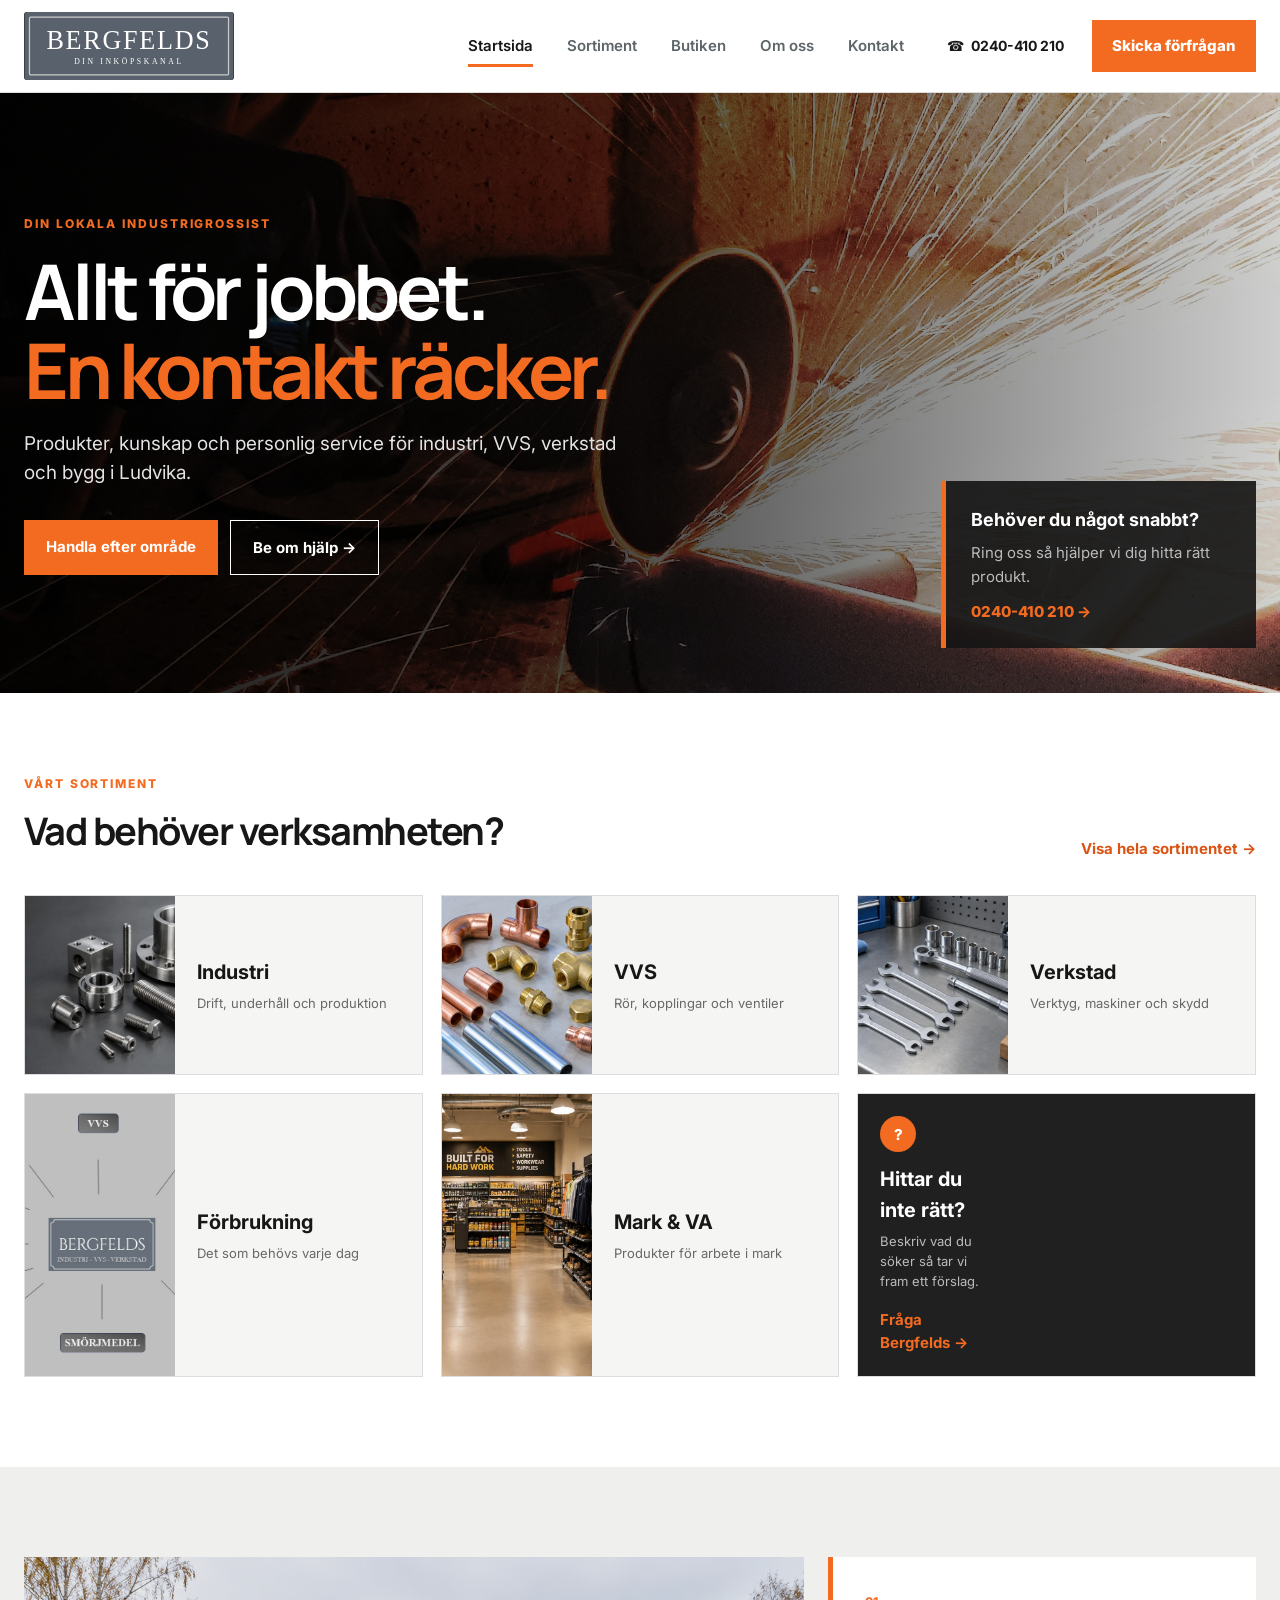
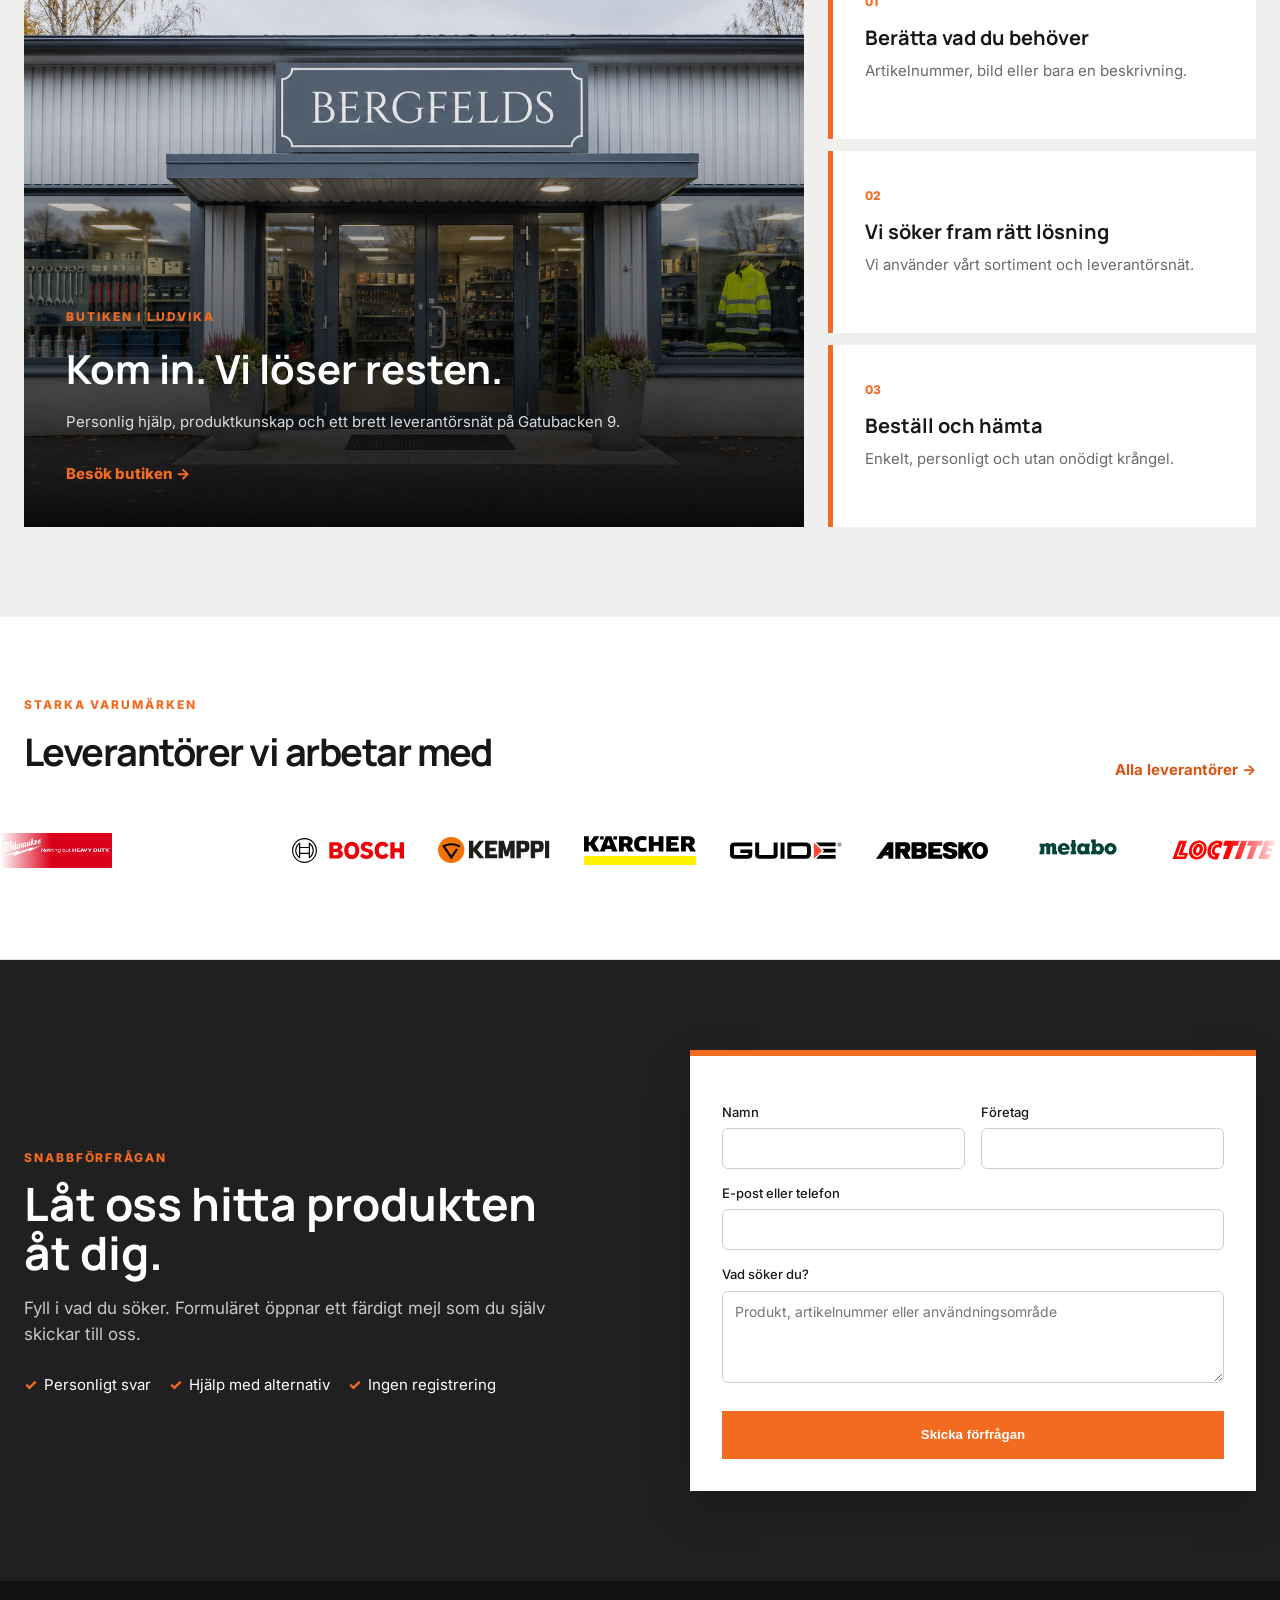
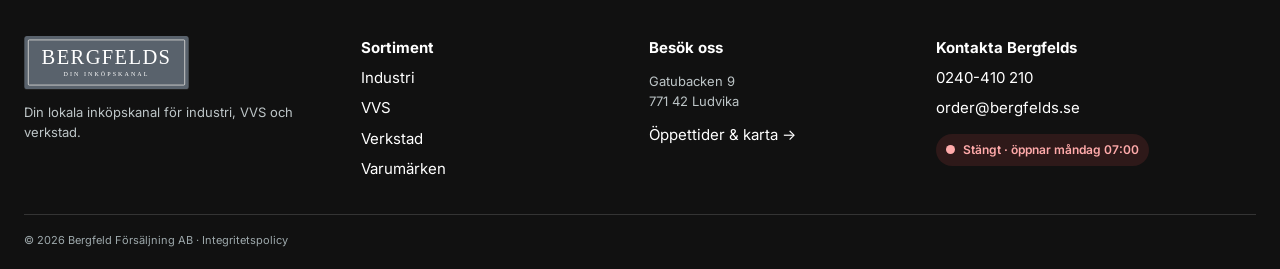
==== index.html @ 7d0eced6 "Initial Bergfelds website" ====
<!doctype html><html lang="sv"><head><meta charset="utf-8"><meta name="viewport" content="width=device-width,initial-scale=1"><meta name="description" content="Bergfelds – personlig industrigrossist för företag i Ludvika."><title>Bergfelds | Industri, VVS och verkstad</title><link rel="icon" href="assets/favicon.png"><link rel="preconnect" href="https://fonts.googleapis.com"><link rel="stylesheet" href="https://fonts.googleapis.com/css2?family=Inter:wght@400;500;600;700;800&display=swap"><link rel="stylesheet" href="style.css"><script src="main.js" defer></script></head>
<body class="retail-home"><a class="skip-link" href="#innehall">Hoppa till innehållet</a>
<header class="retail-header simple-header"><div class="container retail-head-main"><a class="logo" href="index.html"><img class="brand-image" src="assets/bergfelds-wordmark.svg" alt="Bergfelds"></a><nav class="primary-nav" aria-label="Huvudmeny"><a href="index.html">Startsida</a><a href="sortiment.html">Sortiment</a><a href="butiken.html">Butiken</a><a href="om-bergfelds.html">Om oss</a><a href="kontakta-oss.html">Kontakt</a></nav><a class="header-phone" href="tel:+46240410210">☎ <b>0240-410 210</b></a><a class="retail-contact" href="kontakta-oss.html">Skicka förfrågan</a><button id="menu" aria-label="Öppna meny" aria-expanded="false">☰</button></div></header>
<main id="innehall">
<section class="retail-hero"><img src="assets/bergfelds-original-industry.jpg" alt="Industri och verkstad"><div class="retail-hero-shade"></div><div class="container"><div class="retail-hero-copy"><span>DIN LOKALA INDUSTRIGROSSIST</span><h1>Allt för jobbet.<br><strong>En kontakt räcker.</strong></h1><p>Produkter, kunskap och personlig service för industri, VVS, verkstad och bygg i Ludvika.</p><div class="retail-buttons"><a href="sortiment.html">Handla efter område</a><a href="kontakta-oss.html">Be om hjälp →</a></div></div><aside><b>Behöver du något snabbt?</b><p>Ring oss så hjälper vi dig hitta rätt produkt.</p><a href="tel:+46240410210">0240-410 210 →</a></aside></div></section>
<section class="retail-category-section"><div class="container"><div class="retail-section-title"><div><span>VÅRT SORTIMENT</span><h2>Vad behöver verksamheten?</h2></div><a href="sortiment.html">Visa hela sortimentet →</a></div><div class="retail-categories"><a href="sortiment.html#industri"><img src="assets/industry.jpg" alt=""><div><b>Industri</b><span>Drift, underhåll och produktion</span></div></a><a href="sortiment.html#vvs"><img src="assets/plumbing.jpg" alt=""><div><b>VVS</b><span>Rör, kopplingar och ventiler</span></div></a><a href="sortiment.html#verkstad"><img src="assets/workshop.jpg" alt=""><div><b>Verkstad</b><span>Verktyg, maskiner och skydd</span></div></a><a href="sortiment.html"><img src="assets/bergfelds-product-overview.jpg" alt=""><div><b>Förbrukning</b><span>Det som behövs varje dag</span></div></a><a href="sortiment.html"><img src="assets/hero.jpg" alt=""><div><b>Mark & VA</b><span>Produkter för arbete i mark</span></div></a><a class="category-help" href="kontakta-oss.html"><div><i>?</i><b>Hittar du inte rätt?</b><span>Beskriv vad du söker så tar vi fram ett förslag.</span><em>Fråga Bergfelds →</em></div></a></div></div></section>
<section class="retail-promo"><div class="container"><article class="promo-main"><img src="assets/bergfelds-shop-placeholder.png" alt="Bergfelds butik"><div><span>BUTIKEN I LUDVIKA</span><h2>Kom in. Vi löser resten.</h2><p>Personlig hjälp, produktkunskap och ett brett leverantörsnät på Gatubacken 9.</p><a href="butiken.html">Besök butiken →</a></div></article><div class="promo-side"><article><span>01</span><h3>Berätta vad du behöver</h3><p>Artikelnummer, bild eller bara en beskrivning.</p></article><article><span>02</span><h3>Vi söker fram rätt lösning</h3><p>Vi använder vårt sortiment och leverantörsnät.</p></article><article><span>03</span><h3>Beställ och hämta</h3><p>Enkelt, personligt och utan onödigt krångel.</p></article></div></div></section>
<section class="retail-suppliers"><div class="container"><div class="retail-section-title"><div><span>STARKA VARUMÄRKEN</span><h2>Leverantörer vi arbetar med</h2></div><a href="sortiment.html#leverantorer">Alla leverantörer →</a></div></div><div class="supplier-marquee"><div class="supplier-track"></div></div></section>
<section class="retail-inquiry"><div class="container"><div class="inquiry-copy"><span>SNABBFÖRFRÅGAN</span><h2>Låt oss hitta produkten åt dig.</h2><p>Fyll i vad du söker. Formuläret öppnar ett färdigt mejl som du själv skickar till oss.</p><ul><li>Personligt svar</li><li>Hjälp med alternativ</li><li>Ingen registrering</li></ul></div><form class="form" novalidate><div class="cols"><label>Namn<input name="name" required></label><label>Företag<input name="company" required></label></div><label>E-post eller telefon<input name="contact" required></label><label>Vad söker du?<textarea name="description" rows="4" placeholder="Produkt, artikelnummer eller användningsområde" required></textarea></label><output aria-live="polite"></output><button type="submit">Skicka förfrågan</button></form></div></section>
</main>
<footer class="retail-footer"><div class="container footer4"><div><img class="brand-image footer-brand" src="assets/bergfelds-wordmark.svg" alt="Bergfelds"><p>Din lokala inköpskanal för industri, VVS och verkstad.</p></div><div><b>Sortiment</b><a href="sortiment.html#industri">Industri</a><a href="sortiment.html#vvs">VVS</a><a href="sortiment.html#verkstad">Verkstad</a><a href="sortiment.html#leverantorer">Varumärken</a></div><div><b>Besök oss</b><p>Gatubacken 9<br>771 42 Ludvika</p><a href="butiken.html">Öppettider & karta →</a></div><div><b>Kontakta Bergfelds</b><a href="tel:+46240410210">0240-410 210</a><a href="mailto:order@bergfelds.se">order@bergfelds.se</a><div class="opening-status" data-opening-status><span class="status-dot"></span><span class="status-text">Kontrollerar öppettider…</span></div></div></div><div class="container copy">© <span data-year>2026</span> Bergfeld Försäljning AB · <a href="integritetspolicy.html">Integritetspolicy</a></div></footer></body></html>
---- style.css ----
@import url('https://fonts.googleapis.com/css2?family=Cormorant+Garamond:wght@500&family=Inter:wght@400;500;600&family=Manrope:wght@600;700;800&display=swap');
:root{--ink:#202729;--navy:#20292c;--brand:#59626c;--blue:#466c8b;--accent:#67c4e8;--paper:#fff;--warm:#f4f3f0;--line:#d9dcd9;--muted:#667075;--radius:9px;--shadow:0 18px 50px rgba(8,18,23,.18)}
*{box-sizing:border-box}html{scroll-behavior:smooth;scroll-padding-top:110px}body{margin:0;background:var(--paper);color:var(--ink);font:15px/1.55 Inter,Arial,sans-serif}a{color:inherit;text-decoration:none}img{display:block;max-width:100%}h1,h2,h3,p{margin-top:0}h1,h2,h3,.btn{font-family:Manrope,Inter,sans-serif}.container{width:min(1120px,calc(100% - 48px));margin:auto}.skip-link{position:fixed;left:12px;top:-60px;z-index:100;padding:10px;background:#fff}.skip-link:focus{top:12px}.topbar{height:36px;background:#1e2527;color:#fff;font-size:12px}.topbar .container{display:flex;height:100%;align-items:center;justify-content:space-between}.topbar a:hover{text-decoration:underline}
header{position:sticky;top:0;z-index:50;border-bottom:1px solid var(--line);background:rgba(255,255,255,.96);backdrop-filter:blur(10px)}.nav{display:flex;height:72px;align-items:center;gap:22px}.logo{display:inline-flex;flex:none}.brand-image{width:168px;height:54px;object-fit:contain;border-radius:3px;background:var(--brand)}.nav nav{display:flex;align-items:center;gap:3px;margin-left:auto}.nav nav a{padding:10px 13px;border-radius:5px;color:#5e676c;font-weight:500}.nav nav a:hover,.nav nav a.active{color:var(--ink)}.nav nav a.active{text-decoration:underline 2px var(--accent);text-underline-offset:9px}.phone-link{white-space:nowrap;font-size:14px}.call{min-height:38px;padding:0 17px}#menu{display:none;border:1px solid var(--line);border-radius:6px;background:#fff;font-size:23px}.mail{display:none}
.btn{display:inline-flex;min-height:48px;align-items:center;justify-content:center;padding:0 24px;border:1px solid transparent;border-radius:6px;background:var(--blue);color:#fff;font-size:14px;font-weight:700;cursor:pointer;transition:.2s}.btn:hover{filter:brightness(.94);transform:translateY(-1px)}.btn.light{background:#fff;color:var(--ink)}.btn.outline{border-color:rgba(255,255,255,.42);background:transparent;color:#fff}.btn.secondary{border-color:#bfc4c5;background:#fff;color:var(--ink)}
.hero-industrial{position:relative;overflow:hidden;background-color:#1f292c;color:#fff;background-image:linear-gradient(rgba(255,255,255,.065) 1px,transparent 1px),linear-gradient(90deg,rgba(255,255,255,.065) 1px,transparent 1px),radial-gradient(circle at 90% 20%,rgba(70,108,139,.3),transparent 38%);background-size:88px 88px,88px 88px,100% 100%}.hero-grid{display:grid;min-height:824px;grid-template-columns:1.05fr .85fr;align-items:center;gap:68px;padding:80px 0}.hero-copy em,.page-hero em{color:var(--accent);font:700 12px Manrope,sans-serif;letter-spacing:.16em;font-style:normal}.hero h1{max-width:600px;margin:20px 0 18px;font-size:clamp(46px,5vw,62px);line-height:1.04;letter-spacing:-.045em}.hero h1 span{color:var(--accent)}.hero-copy>p{max-width:610px;color:rgba(255,255,255,.77);font-size:18px}.actions{display:flex;flex-wrap:wrap;gap:12px;margin-top:30px}
.form{padding:32px;border:1px solid #d5d8d7;border-radius:12px;background:#fff;color:var(--ink);box-shadow:var(--shadow)}.form h2{margin:0 0 5px;font-size:24px}.form>p{color:var(--muted)}.cols{display:grid;grid-template-columns:1fr 1fr;gap:16px}label{display:block;margin-top:14px;font-size:13px;font-weight:500}input,textarea,select{width:100%;margin-top:6px;padding:11px 12px;border:1px solid #cbd0cd;border-radius:6px;background:#fff;color:var(--ink);font:14px Inter,sans-serif}textarea{resize:vertical}input:focus,textarea:focus,select:focus{outline:2px solid rgba(70,108,139,.3);border-color:var(--blue)}.form button{width:100%;margin-top:15px}.form small{display:block;margin-top:13px;color:var(--muted);font-size:11px;line-height:1.35}.form small a{text-decoration:underline}.form output{display:block;margin-top:8px;color:#a72c2c;font-size:12px}.form output.success{color:#197342}
.section{padding:92px 0}.section h2,.page-hero h1,.marquee-section h2{margin-bottom:14px;font-size:clamp(30px,4vw,42px);line-height:1.12;letter-spacing:-.035em}.lead,.section-heading p{max-width:700px;color:var(--muted);font-size:17px}.section-heading{display:flex;align-items:flex-end;justify-content:space-between;gap:30px}.section-heading>a,.range-card b,.cards a,.info a,.big,.people a,.addresses a{color:var(--blue);font-weight:700}.range-grid{display:grid;gap:20px;margin-top:40px}.range-grid.four{grid-template-columns:repeat(4,1fr)}.range-card{overflow:hidden;border-radius:8px;background:var(--warm);transition:.25s}.range-card:hover{box-shadow:0 12px 32px rgba(20,30,34,.13);transform:translateY(-3px)}.range-card img{width:100%;aspect-ratio:4/3;object-fit:cover;transition:.5s}.range-card:hover img{transform:scale(1.035)}.range-card div{padding:20px}.range-card h3{margin-bottom:6px;font-size:18px}.range-card p{min-height:68px;color:var(--muted);font-size:13px}.range-card b{font-size:13px}.muted-section{border-block:1px solid var(--line);background:var(--warm)}.benefit-row{display:grid;grid-template-columns:repeat(3,1fr);gap:60px;margin-top:42px}.benefit-row article>span{color:var(--blue);font-size:30px}.benefit-row h3{margin:15px 0 8px;font-size:18px}.benefit-row p{color:var(--muted)}
.steps{display:grid;grid-template-columns:repeat(3,1fr);gap:22px;margin:38px 0 0;padding:0;list-style:none}.steps li,.steps article{padding:28px;border:1px solid var(--line);border-radius:8px;background:#fff}.steps span{color:var(--blue);font:800 30px Manrope,sans-serif}.steps h3{margin:10px 0 7px;font-size:18px}.steps p{margin:0;color:var(--muted)}
.marquee-section{padding:32px 0 25px;border-block:1px solid var(--line);background:#fff;overflow:hidden}.supplier-heading>div{position:relative;text-align:center}.supplier-heading h2{margin:0 0 16px;font-size:23px}.all-suppliers-link{position:absolute;right:0;top:6px;color:var(--blue);font-size:12px;font-weight:700}.supplier-marquee{overflow:hidden;padding:3px 0 7px;mask-image:linear-gradient(90deg,transparent,#000 4%,#000 96%,transparent)}.supplier-track{display:flex;width:max-content;animation:scroll 100s linear infinite}.supplier-set{display:flex;align-items:center;flex:none;gap:34px;padding-right:34px}.supplier-logo{display:flex;width:112px;height:44px;align-items:center;justify-content:center;flex:none}.supplier-logo img{max-width:100%;max-height:35px;object-fit:contain}@keyframes scroll{to{transform:translateX(-50%)}}.company-wordmark{max-width:112px;font-weight:800;text-align:center;line-height:1}.company-abb{color:#e71922;font-size:25px}.company-rusta{background:#ffd500;color:#111}.company-jysk{background:#064f9e;color:#fff}.company-esbe,.company-ahlsell{color:#df1426}
.visit-grid{display:grid;grid-template-columns:1fr 1fr;align-items:start;gap:70px}.visit-details{display:grid;grid-template-columns:1fr 1.2fr;gap:35px;margin-top:30px}.visit-details p{font-size:13px}.visit-details dl{margin:0;border:1px solid var(--line);border-radius:6px;background:#fff}.visit-details dl div{display:flex;justify-content:space-between;padding:9px 12px;border-bottom:1px solid var(--line);font-size:12px}.visit-details dl div:last-child{border:0}.visit-details dd{margin:0;font-weight:600}.info-note{margin-top:24px;padding:14px;border:1px solid rgba(70,108,139,.3);border-radius:6px;background:#e8f0f4;font-size:13px}.visit-photo{width:100%;aspect-ratio:4/3;object-fit:cover;border-radius:8px}.final-cta{padding:62px 0;background:var(--navy);color:#fff}.final-cta .container{display:flex;align-items:center;justify-content:space-between;gap:50px}.final-cta h2{margin-bottom:8px;font-size:34px}.final-cta p{max-width:620px;margin:0;color:rgba(255,255,255,.72)}
.page-hero{padding:82px 0;background-color:var(--navy);color:#fff;background-image:linear-gradient(rgba(255,255,255,.055) 1px,transparent 1px),linear-gradient(90deg,rgba(255,255,255,.055) 1px,transparent 1px);background-size:88px 88px}.page-hero h1{margin:15px 0}.page-hero p{max-width:720px;color:rgba(255,255,255,.72);font-size:17px}.split,.story,.contact{display:grid;grid-template-columns:1fr 1fr;gap:60px;align-items:start}.story{grid-template-columns:1fr .85fr 1fr}.status-card,.contact-card,.category-catalog article,.value-cards article,.benefits article,.supplier-directory-card{padding:25px;border:1px solid var(--line);border-radius:8px;background:#fff}.founders-photo{width:100%;border-radius:8px}.pale{background:var(--warm)}.banner{display:flex;justify-content:space-between;gap:20px;margin-bottom:40px;padding:18px 22px;border-radius:7px;background:#e6eef2}.cards,.category-catalog,.supplier-directory,.value-cards,.benefits{display:grid;grid-template-columns:repeat(3,1fr);gap:18px;margin-top:28px}.product-list{display:grid;gap:60px}.product-list>article{display:grid;grid-template-columns:1fr 1fr;align-items:center;gap:50px}.product-list>article:nth-child(even) img{order:2}.product-list>article>img,.product-overview img{width:100%;border-radius:8px}.product-list>article>img{aspect-ratio:4/3;object-fit:cover}.catalog-section,.supplier-directory-section{padding-top:35px;border-top:1px solid var(--line)}.category-catalog p,.supplier-directory-card p{color:var(--muted);font-size:13px}.directory-logo{display:flex;height:65px;align-items:center;justify-content:center}.directory-logo img{max-width:160px;max-height:54px}.supplier-directory-card>span:last-child{display:block;margin-top:12px;color:var(--blue);font-size:12px;font-weight:700}.cta{display:flex;align-items:center;justify-content:space-between;gap:30px;padding:32px;border-radius:8px;background:var(--navy);color:#fff}.people{display:grid;grid-template-columns:1fr 1fr;gap:14px;margin:24px 0;padding:18px 0;border-block:1px solid var(--line)}.policy-content{max-width:820px}.policy-content h2{margin:36px 0 10px;font-size:24px}.policy-content p{color:var(--muted)}
footer{padding:55px 0 20px;background:#182023;color:#fff}.footer4{display:grid;grid-template-columns:1.2fr 1fr 1fr 1.3fr;gap:42px}.footer4>div{display:flex;flex-direction:column;align-items:flex-start;gap:7px}.footer4 p{margin:5px 0;color:#bdc5c7;font-size:13px}.footer-brand{width:165px}.copy{margin-top:34px;padding-top:17px;border-top:1px solid rgba(255,255,255,.15);color:#9ea9ac;font-size:11px}.opening-status{display:flex;align-items:center;gap:8px;margin-top:7px;padding:7px 10px;border-radius:99px;font-size:12px;font-weight:600}.opening-status.is-open{background:rgba(46,190,106,.13);color:#8ae0ad}.opening-status.is-closed{background:rgba(238,77,77,.13);color:#ffaaaa}.status-dot{width:9px;height:9px;border-radius:50%;background:currentColor}
@media(max-width:1000px){.phone-link{display:none}.nav nav{display:none;position:absolute;top:72px;left:0;right:0;padding:16px 24px 24px;background:#fff}.nav nav.open{display:grid}.nav nav a{padding:11px}.nav nav a.active{text-underline-offset:4px}#menu{display:block;margin-left:auto}.hero-grid{min-height:auto;grid-template-columns:1fr;padding:65px 0}.hero-copy{max-width:700px}.hero-form{max-width:680px}.range-grid.four{grid-template-columns:repeat(2,1fr)}.story{grid-template-columns:1fr 1fr}.story .status-card{grid-column:1/-1}.footer4{grid-template-columns:1fr 1fr}.category-catalog,.supplier-directory{grid-template-columns:1fr 1fr}}
@media(max-width:700px){.container{width:calc(100% - 30px)}.topbar{display:none}.nav{height:66px}.brand-image{width:135px;height:48px}.call{display:none}.hero h1{font-size:44px}.hero-grid{padding:54px 0}.cols,.range-grid.four,.benefit-row,.steps,.visit-grid,.visit-details,.split,.story,.contact,.cards,.category-catalog,.supplier-directory,.value-cards,.benefits,.footer4,.product-list>article{grid-template-columns:1fr}.section{padding:65px 0}.section-heading,.final-cta .container{align-items:flex-start;flex-direction:column}.range-card p{min-height:auto}.benefit-row{gap:25px}.product-list>article:nth-child(even) img{order:0}.all-suppliers-link{position:static;display:inline-block;margin-bottom:10px}.supplier-set{gap:24px;padding-right:24px}.supplier-logo{width:96px}.visit-photo{order:-1}.final-cta h2{font-size:29px}.footer4{gap:28px}.form{padding:23px}}
@media(prefers-reduced-motion:reduce){html{scroll-behavior:auto}.supplier-track{animation:none}.supplier-set[aria-hidden=true]{display:none}}

/* Hydroscand-inspired industrial retail direction */
:root{--ink:#171717;--navy:#171717;--brand:#202020;--blue:#f36b21;--accent:#f36b21;--warm:#f3f3f1;--line:#d7d7d4;--shadow:0 18px 42px rgba(0,0,0,.18)}
body{background:#fff;color:#171717}.topbar{height:38px;background:#151515}.topbar .container span:before{content:"●";margin-right:9px;color:#f36b21;font-size:9px}.nav{height:78px}.brand-image{background:#202020}.nav nav a.active{text-decoration-color:#f36b21}.call{background:#f36b21;color:#fff}.phone-link{font-weight:600}.product-nav{border-bottom:1px solid #303030;background:#202020;color:#fff}.product-nav .container{display:flex;min-height:47px;align-items:center;gap:0}.product-nav a{display:flex;min-height:47px;align-items:center;padding:0 22px;border-left:1px solid #3a3a3a;font-size:13px;font-weight:600}.product-nav a:last-child{margin-left:auto;border-right:1px solid #3a3a3a}.product-nav a:hover{background:#f36b21}
.hero-industrial{background-image:linear-gradient(90deg,rgba(0,0,0,.88) 0%,rgba(0,0,0,.7) 50%,rgba(0,0,0,.42) 100%),url('assets/bergfelds-original-industry.jpg');background-position:center;background-size:cover}.hero-grid{min-height:690px;padding:58px 0}.hero-copy em{color:#f36b21}.hero h1 span{color:#f36b21}.hero-copy>p{color:rgba(255,255,255,.86)}.hero .btn.light{background:#f36b21;color:#fff}.hero .btn.outline{border-color:#fff}.hero-form{border-top:6px solid #f36b21;border-radius:2px;box-shadow:0 20px 60px rgba(0,0,0,.36)}
.btn{border-radius:2px;background:#f36b21;text-transform:none}.btn.secondary{border-color:#1d1d1d;border-radius:2px}.section-heading>a,.range-card b,.cards a,.info a,.big,.people a,.addresses a{color:#df5714}.range-card{border-radius:2px;background:#f1f1ef}.range-card div{border-top:4px solid transparent}.range-card:hover div{border-top-color:#f36b21}.range-card b{color:#df5714}.muted-section{background:#f3f3f1}.benefit-row article{padding-top:20px;border-top:4px solid #f36b21}.benefit-row article>span,.steps span{color:#f36b21}.steps li,.steps article{border-radius:2px}.marquee-section{border-top:5px solid #f36b21}.all-suppliers-link{color:#df5714}.visit-photo{border-radius:2px}.info-note{border-left:5px solid #f36b21;border-radius:0;background:#fff}.final-cta{position:relative;background:#202020}.final-cta:before{content:"";position:absolute;inset:0 auto 0 0;width:8px;background:#f36b21}.page-hero{background-color:#202020;background-image:linear-gradient(90deg,rgba(0,0,0,.88),rgba(0,0,0,.45)),url('assets/bergfelds-original-industry.jpg');background-position:center;background-size:cover}.page-hero em{color:#f36b21}.status-card,.contact-card,.category-catalog article,.value-cards article,.benefits article,.supplier-directory-card{border-radius:2px}.catalog-section,.supplier-directory-section{border-top:5px solid #f36b21}.cta{border-radius:2px;background:#202020}footer{border-top:7px solid #f36b21;background:#151515}.opening-status.is-open{color:#8ee3a8}
@media(max-width:1000px){.product-nav{overflow-x:auto}.product-nav .container{width:max-content;min-width:100%}.product-nav a{white-space:nowrap}.product-nav a:last-child{margin-left:0}.hero-grid{min-height:auto}}
@media(max-width:700px){.product-nav a{padding:0 16px}.hero h1{font-size:42px}.hero-grid{padding:45px 0}.hero-form{border-top-width:5px}.benefit-row article{padding-top:15px}}

/* Bergfleds 3 — distinct industrial retail homepage */
.retail-home{font-family:Inter,Arial,sans-serif;background:#fff;color:#171717}.retail-home .container{width:min(1240px,calc(100% - 48px))}.retail-top{height:34px;background:#121212;color:#fff;font-size:11px}.retail-top .container,.retail-top div{display:flex;height:100%;align-items:center;justify-content:space-between}.retail-top div div{gap:28px}.retail-top a:hover{color:#ff6b22}.retail-header{position:sticky;top:0;background:#fff}.retail-head-main{display:flex;height:82px;align-items:center;justify-content:space-between;gap:30px}.retail-head-main .brand-image{width:190px;height:61px}.site-search{display:flex;height:46px;border:2px solid #242424;background:#fff}.site-search input{height:100%;margin:0;border:0;border-radius:0;padding:0 16px;box-shadow:none}.site-search button{width:82px;border:0;background:#202020;color:#fff;font-weight:700;cursor:pointer}.site-search button:hover{background:#f36b21}.head-actions{display:flex;align-items:center;gap:28px;margin-left:auto}.head-actions>a:first-child{display:flex;flex-direction:column}.head-actions small{color:#777}.retail-contact{padding:13px 17px;background:#f36b21;color:#fff;font-weight:700}.retail-header #menu{display:none}.retail-nav{border-top:1px solid #e0e0de;background:#202020;color:#fff}.retail-nav nav{display:flex}.retail-nav nav a{display:flex;height:50px;align-items:center;padding:0 20px;border-right:1px solid #3b3b3b;font-size:13px;font-weight:600}.retail-nav nav a:first-child{min-width:180px;background:#f36b21}.retail-nav nav a:hover,.retail-nav nav a.active{background:#363636}.retail-nav nav a.active{box-shadow:inset 0 -4px #f36b21}.retail-header .container,.retail-top .container{width:min(1240px,calc(100% - 48px))}.retail-nav nav a:first-child:hover{background:#df5815}.retail-nav nav b{margin-right:10px;font-size:17px}
.retail-hero{position:relative;min-height:600px;overflow:hidden;background:#111;color:#fff}.retail-hero>img,.retail-hero-shade{position:absolute;inset:0;width:100%;height:100%;object-fit:cover}.retail-hero-shade{background:linear-gradient(90deg,rgba(0,0,0,.92) 0%,rgba(0,0,0,.67) 50%,rgba(0,0,0,.17) 100%)}.retail-hero>.container{position:relative;display:flex;min-height:600px;align-items:center;justify-content:space-between;gap:40px}.retail-hero-copy{max-width:700px}.retail-hero-copy>span,.retail-section-title span,.inquiry-copy>span,.promo-main>div>span{color:#f36b21;font-size:12px;font-weight:800;letter-spacing:.16em}.retail-hero h1{margin:18px 0 20px;font-size:clamp(48px,6vw,78px);line-height:1.02;letter-spacing:-.055em}.retail-hero h1 strong{color:#f36b21}.retail-hero-copy>p{max-width:620px;color:#e3e3e3;font-size:19px}.retail-buttons{display:flex;gap:12px;margin-top:32px}.retail-buttons a{padding:15px 22px;background:#f36b21;font-weight:700}.retail-buttons a+ a{border:1px solid #fff;background:transparent}.retail-hero aside{align-self:flex-end;width:315px;margin-bottom:45px;padding:25px;border-left:5px solid #f36b21;background:rgba(20,20,20,.9)}.retail-hero aside b{font-size:18px}.retail-hero aside p{margin:7px 0 12px;color:#bbb}.retail-hero aside a{color:#f36b21;font-weight:800}
.retail-category-section{padding:78px 0 90px}.retail-section-title{display:flex;align-items:flex-end;justify-content:space-between;gap:30px;margin-bottom:35px}.retail-section-title h2{margin:7px 0 0;font-size:38px;letter-spacing:-.04em}.retail-section-title>a{color:#d95313;font-weight:700}.retail-categories{display:grid;grid-template-columns:repeat(3,1fr);gap:18px}.retail-categories>a{position:relative;display:grid;min-height:180px;grid-template-columns:150px 1fr;overflow:hidden;border:1px solid #ddd;background:#f5f5f3;transition:.2s}.retail-categories>a:hover{border-color:#f36b21;box-shadow:0 10px 25px rgba(0,0,0,.09);transform:translateY(-2px)}.retail-categories img{width:150px;height:100%;object-fit:cover}.retail-categories a>div{display:flex;flex-direction:column;justify-content:center;padding:22px}.retail-categories b{font-size:20px}.retail-categories span{margin-top:5px;color:#686868;font-size:13px}.retail-categories .category-help{background:#202020;color:#fff}.category-help i{display:grid;width:36px;height:36px;place-items:center;margin-bottom:12px;border-radius:50%;background:#f36b21;font-style:normal;font-weight:800}.category-help span{color:#bbb}.category-help em{margin-top:16px;color:#f36b21;font-style:normal;font-weight:700}
.retail-promo{padding:90px 0;background:#efefed}.retail-promo>.container{display:grid;grid-template-columns:1.55fr .85fr;gap:24px}.promo-main{position:relative;min-height:570px;overflow:hidden;background:#111;color:#fff}.promo-main img{position:absolute;width:100%;height:100%;object-fit:cover}.promo-main:after{content:"";position:absolute;inset:0;background:linear-gradient(0deg,rgba(0,0,0,.93),rgba(0,0,0,.08) 70%)}.promo-main>div{position:absolute;right:0;bottom:0;left:0;z-index:1;padding:42px}.promo-main h2{margin:10px 0;font-size:40px}.promo-main p{max-width:570px;color:#ddd}.promo-main a{display:inline-block;margin-top:14px;color:#f36b21;font-weight:800}.promo-side{display:grid;gap:12px}.promo-side article{padding:32px;border-left:5px solid #f36b21;background:#fff}.promo-side span{color:#f36b21;font-size:12px;font-weight:800}.promo-side h3{margin:10px 0 6px;font-size:20px}.promo-side p{margin:0;color:#6a6a6a}
.retail-suppliers{padding:75px 0;border-bottom:1px solid #ddd}.retail-suppliers .supplier-marquee{padding:12px 0}.retail-inquiry{padding:90px 0;background:#202020;color:#fff}.retail-inquiry>.container{display:grid;grid-template-columns:1fr 1fr;align-items:center;gap:100px}.inquiry-copy h2{margin:12px 0 18px;font-size:46px;line-height:1.05}.inquiry-copy p{color:#c8c8c8;font-size:17px}.inquiry-copy ul{display:flex;flex-wrap:wrap;gap:18px;margin:25px 0 0;padding:0;list-style:none}.inquiry-copy li:before{content:"✓";margin-right:7px;color:#f36b21;font-weight:800}.retail-inquiry .form{border:0;border-top:6px solid #f36b21;border-radius:0}.retail-inquiry .form button{min-height:48px;border:0;background:#f36b21;color:#fff;font-weight:800;cursor:pointer}.retail-footer{border-top:0;background:#111}
@media(max-width:1050px){.retail-head-main{grid-template-columns:auto 1fr auto;gap:20px}.head-actions>a:first-child{display:none}.retail-nav{overflow-x:auto}.retail-nav nav{width:max-content}.retail-categories{grid-template-columns:repeat(2,1fr)}.retail-promo>.container{grid-template-columns:1fr}.promo-side{grid-template-columns:repeat(3,1fr)}.retail-inquiry>.container{gap:50px}}
@media(max-width:740px){.retail-home .container{width:calc(100% - 30px)}.retail-top{display:none}.retail-head-main{height:70px;grid-template-columns:auto 1fr auto}.retail-head-main .brand-image{width:135px;height:48px}.site-search,.head-actions{display:none}.retail-header #menu{display:block;justify-self:end}.retail-nav{display:none}.retail-nav.open{display:block}.retail-nav nav{display:grid;width:100%;padding:10px 0}.retail-nav nav a,.retail-nav nav a:first-child{height:44px;background:#202020}.retail-hero,.retail-hero>.container{min-height:630px}.retail-hero>.container{align-items:flex-start;padding-top:65px}.retail-hero h1{font-size:48px}.retail-hero aside{display:none}.retail-buttons{align-items:stretch;flex-direction:column}.retail-buttons a{text-align:center}.retail-categories{grid-template-columns:1fr}.retail-categories>a{grid-template-columns:120px 1fr}.retail-categories img{width:120px}.retail-section-title{align-items:flex-start;flex-direction:column}.retail-section-title h2{font-size:31px}.retail-promo{padding:65px 0}.promo-main{min-height:480px}.promo-main>div{padding:28px}.promo-main h2{font-size:31px}.promo-side{grid-template-columns:1fr}.retail-inquiry>.container{grid-template-columns:1fr;gap:40px}.inquiry-copy h2{font-size:37px}.inquiry-copy ul{flex-direction:column;gap:7px}}

/* Unified single-row navigation */
.simple-header{border-bottom:1px solid #dededb}.simple-header .retail-head-main{display:flex;height:92px;align-items:center;gap:28px}.simple-header .brand-image{width:210px;height:68px}.primary-nav{display:flex;align-items:center;gap:4px;margin-left:auto}.primary-nav a{position:relative;padding:13px 15px;color:#5d6569;font-size:15px;font-weight:600}.primary-nav a:hover,.primary-nav a.active{color:#171717}.primary-nav a.active:after{content:"";position:absolute;right:15px;bottom:4px;left:15px;height:3px;background:#f36b21}.header-phone{display:flex;align-items:center;gap:7px;white-space:nowrap;font-size:14px}.simple-header .retail-contact{flex:none;padding:14px 20px;background:#f36b21;color:#fff;font-weight:800}.simple-header #menu{display:none;margin-left:auto}
@media(max-width:1100px){.simple-header .retail-head-main{gap:14px}.simple-header .brand-image{width:170px}.primary-nav a{padding-inline:10px}.header-phone{display:none}.simple-header .retail-contact{padding-inline:14px}}
@media(max-width:740px){.simple-header .retail-head-main{height:70px}.simple-header .brand-image{width:138px;height:49px}.simple-header .retail-contact,.simple-header .header-phone{display:none}.simple-header #menu{display:block}.primary-nav{display:none;position:absolute;top:70px;right:0;left:0;margin:0;padding:12px 15px 20px;border-top:1px solid #ddd;border-bottom:4px solid #f36b21;background:#fff;box-shadow:0 14px 30px rgba(0,0,0,.14)}.primary-nav.open{display:grid}.primary-nav a{padding:12px 8px}.primary-nav a.active:after{right:auto;bottom:5px;left:8px;width:45px}}
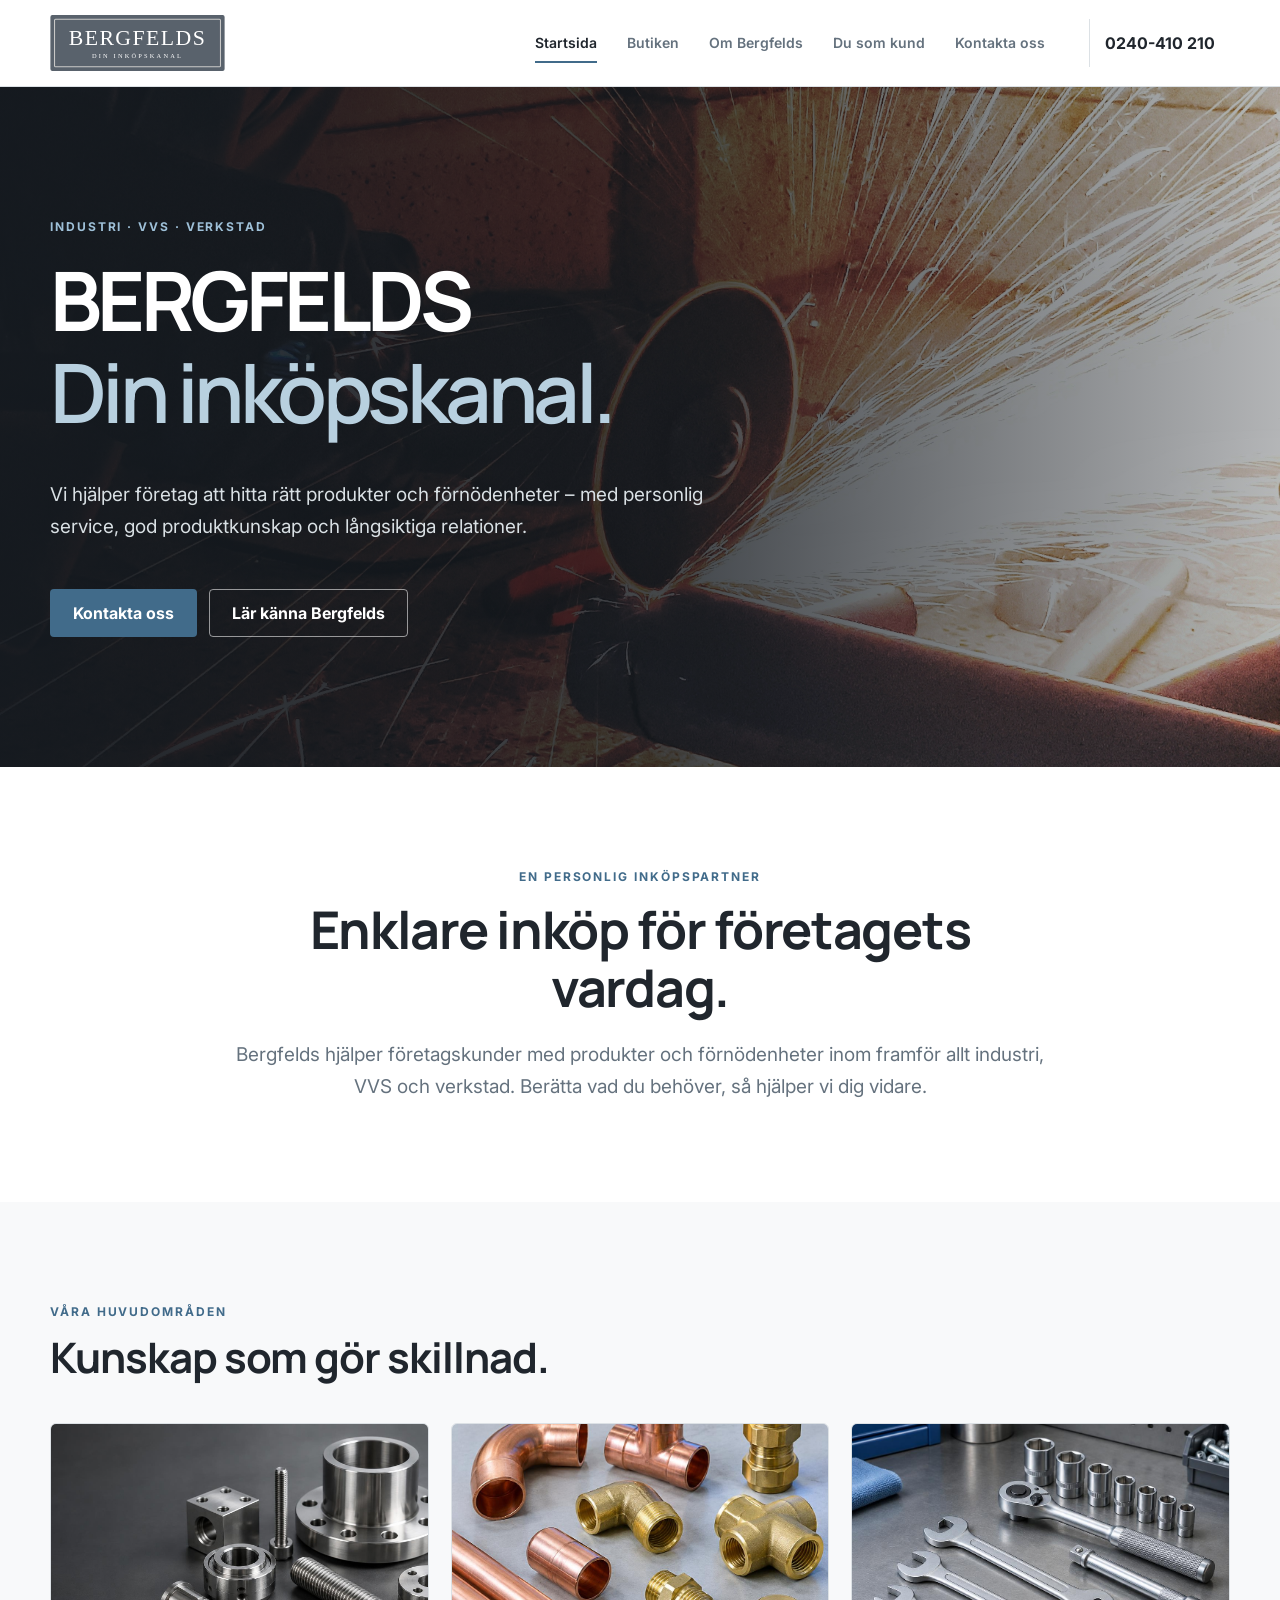
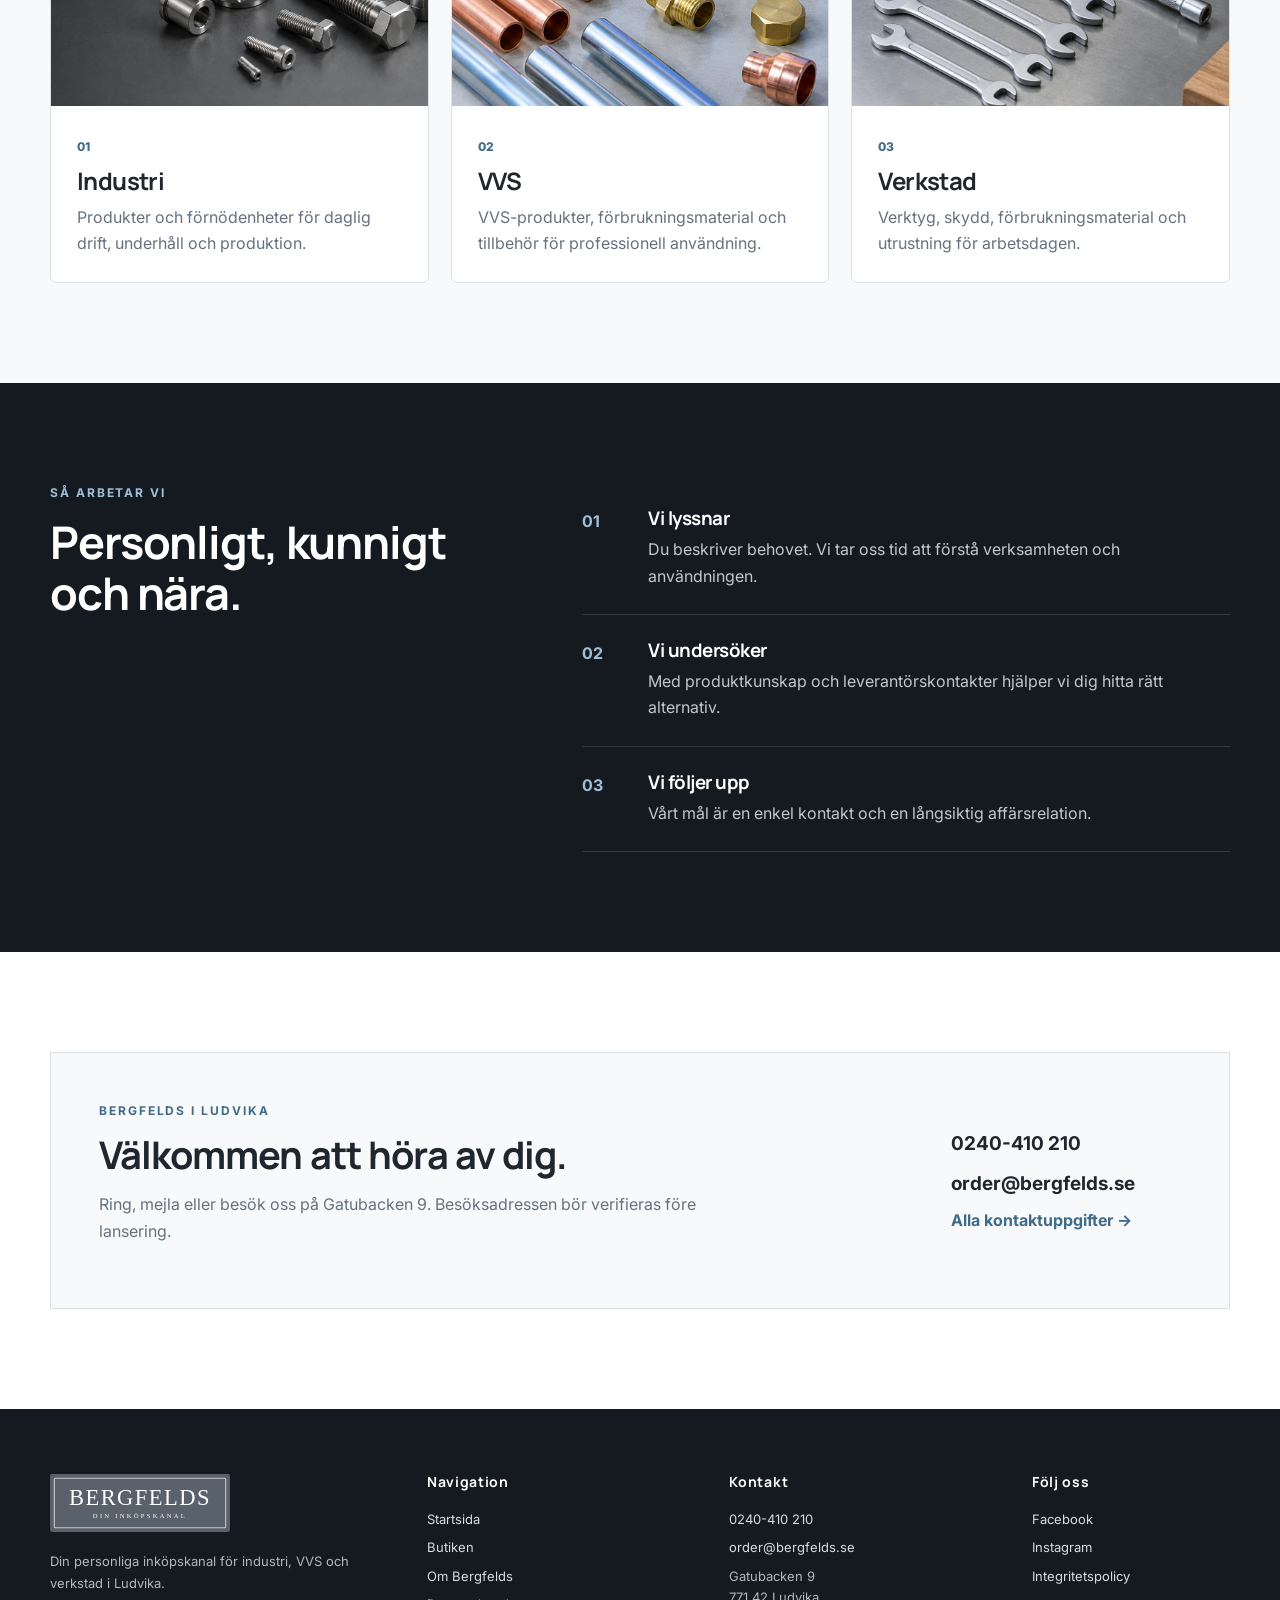
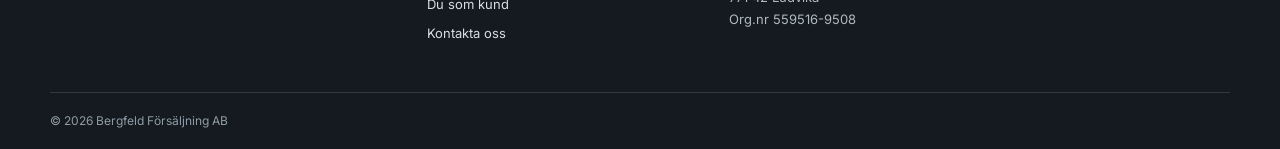
==== commit d276de00: "Redesign site as Scandinavian industrial B2B" ====
--- a/index.html
+++ b/index.html
@@ -1,11 +1,8 @@
-<!doctype html><html lang="sv"><head><meta charset="utf-8"><meta name="viewport" content="width=device-width,initial-scale=1"><meta name="description" content="Bergfelds – personlig industrigrossist för företag i Ludvika."><title>Bergfelds | Industri, VVS och verkstad</title><link rel="icon" href="assets/favicon.png"><link rel="preconnect" href="https://fonts.googleapis.com"><link rel="stylesheet" href="https://fonts.googleapis.com/css2?family=Inter:wght@400;500;600;700;800&display=swap"><link rel="stylesheet" href="style.css"><script src="main.js" defer></script></head>
-<body class="retail-home"><a class="skip-link" href="#innehall">Hoppa till innehållet</a>
-<header class="retail-header simple-header"><div class="container retail-head-main"><a class="logo" href="index.html"><img class="brand-image" src="assets/bergfelds-wordmark.svg" alt="Bergfelds"></a><nav class="primary-nav" aria-label="Huvudmeny"><a href="index.html">Startsida</a><a href="sortiment.html">Sortiment</a><a href="butiken.html">Butiken</a><a href="om-bergfelds.html">Om oss</a><a href="kontakta-oss.html">Kontakt</a></nav><a class="header-phone" href="tel:+46240410210">☎ <b>0240-410 210</b></a><a class="retail-contact" href="kontakta-oss.html">Skicka förfrågan</a><button id="menu" aria-label="Öppna meny" aria-expanded="false">☰</button></div></header>
-<main id="innehall">
-<section class="retail-hero"><img src="assets/bergfelds-original-industry.jpg" alt="Industri och verkstad"><div class="retail-hero-shade"></div><div class="container"><div class="retail-hero-copy"><span>DIN LOKALA INDUSTRIGROSSIST</span><h1>Allt för jobbet.<br><strong>En kontakt räcker.</strong></h1><p>Produkter, kunskap och personlig service för industri, VVS, verkstad och bygg i Ludvika.</p><div class="retail-buttons"><a href="sortiment.html">Handla efter område</a><a href="kontakta-oss.html">Be om hjälp →</a></div></div><aside><b>Behöver du något snabbt?</b><p>Ring oss så hjälper vi dig hitta rätt produkt.</p><a href="tel:+46240410210">0240-410 210 →</a></aside></div></section>
-<section class="retail-category-section"><div class="container"><div class="retail-section-title"><div><span>VÅRT SORTIMENT</span><h2>Vad behöver verksamheten?</h2></div><a href="sortiment.html">Visa hela sortimentet →</a></div><div class="retail-categories"><a href="sortiment.html#industri"><img src="assets/industry.jpg" alt=""><div><b>Industri</b><span>Drift, underhåll och produktion</span></div></a><a href="sortiment.html#vvs"><img src="assets/plumbing.jpg" alt=""><div><b>VVS</b><span>Rör, kopplingar och ventiler</span></div></a><a href="sortiment.html#verkstad"><img src="assets/workshop.jpg" alt=""><div><b>Verkstad</b><span>Verktyg, maskiner och skydd</span></div></a><a href="sortiment.html"><img src="assets/bergfelds-product-overview.jpg" alt=""><div><b>Förbrukning</b><span>Det som behövs varje dag</span></div></a><a href="sortiment.html"><img src="assets/hero.jpg" alt=""><div><b>Mark & VA</b><span>Produkter för arbete i mark</span></div></a><a class="category-help" href="kontakta-oss.html"><div><i>?</i><b>Hittar du inte rätt?</b><span>Beskriv vad du söker så tar vi fram ett förslag.</span><em>Fråga Bergfelds →</em></div></a></div></div></section>
-<section class="retail-promo"><div class="container"><article class="promo-main"><img src="assets/bergfelds-shop-placeholder.png" alt="Bergfelds butik"><div><span>BUTIKEN I LUDVIKA</span><h2>Kom in. Vi löser resten.</h2><p>Personlig hjälp, produktkunskap och ett brett leverantörsnät på Gatubacken 9.</p><a href="butiken.html">Besök butiken →</a></div></article><div class="promo-side"><article><span>01</span><h3>Berätta vad du behöver</h3><p>Artikelnummer, bild eller bara en beskrivning.</p></article><article><span>02</span><h3>Vi söker fram rätt lösning</h3><p>Vi använder vårt sortiment och leverantörsnät.</p></article><article><span>03</span><h3>Beställ och hämta</h3><p>Enkelt, personligt och utan onödigt krångel.</p></article></div></div></section>
-<section class="retail-suppliers"><div class="container"><div class="retail-section-title"><div><span>STARKA VARUMÄRKEN</span><h2>Leverantörer vi arbetar med</h2></div><a href="sortiment.html#leverantorer">Alla leverantörer →</a></div></div><div class="supplier-marquee"><div class="supplier-track"></div></div></section>
-<section class="retail-inquiry"><div class="container"><div class="inquiry-copy"><span>SNABBFÖRFRÅGAN</span><h2>Låt oss hitta produkten åt dig.</h2><p>Fyll i vad du söker. Formuläret öppnar ett färdigt mejl som du själv skickar till oss.</p><ul><li>Personligt svar</li><li>Hjälp med alternativ</li><li>Ingen registrering</li></ul></div><form class="form" novalidate><div class="cols"><label>Namn<input name="name" required></label><label>Företag<input name="company" required></label></div><label>E-post eller telefon<input name="contact" required></label><label>Vad söker du?<textarea name="description" rows="4" placeholder="Produkt, artikelnummer eller användningsområde" required></textarea></label><output aria-live="polite"></output><button type="submit">Skicka förfrågan</button></form></div></section>
-</main>
-<footer class="retail-footer"><div class="container footer4"><div><img class="brand-image footer-brand" src="assets/bergfelds-wordmark.svg" alt="Bergfelds"><p>Din lokala inköpskanal för industri, VVS och verkstad.</p></div><div><b>Sortiment</b><a href="sortiment.html#industri">Industri</a><a href="sortiment.html#vvs">VVS</a><a href="sortiment.html#verkstad">Verkstad</a><a href="sortiment.html#leverantorer">Varumärken</a></div><div><b>Besök oss</b><p>Gatubacken 9<br>771 42 Ludvika</p><a href="butiken.html">Öppettider & karta →</a></div><div><b>Kontakta Bergfelds</b><a href="tel:+46240410210">0240-410 210</a><a href="mailto:order@bergfelds.se">order@bergfelds.se</a><div class="opening-status" data-opening-status><span class="status-dot"></span><span class="status-text">Kontrollerar öppettider…</span></div></div></div><div class="container copy">© <span data-year>2026</span> Bergfeld Försäljning AB · <a href="integritetspolicy.html">Integritetspolicy</a></div></footer></body></html>
+<!doctype html><html lang="sv"><head><meta charset="utf-8"><meta name="viewport" content="width=device-width,initial-scale=1"><meta name="description" content="Bergfelds är din personliga inköpskanal för industri, VVS och verkstad i Ludvika."><title>Bergfelds – Din inköpskanal i Ludvika</title><link rel="icon" href="assets/favicon.png"><link rel="preconnect" href="https://fonts.googleapis.com"><link rel="stylesheet" href="https://fonts.googleapis.com/css2?family=Inter:wght@400;500;600;700&family=Manrope:wght@600;700;800&display=swap"><link rel="stylesheet" href="style.css"><script src="main.js" defer></script></head><body><a class="skip-link" href="#innehall">Hoppa till innehållet</a>
+<header class="site-header"><div class="container header-inner"><a class="site-logo" href="index.html" aria-label="Bergfelds startsida"><img src="assets/bergfelds-wordmark.svg" alt="Bergfelds – Din inköpskanal"></a><nav class="site-nav" aria-label="Huvudmeny"><a href="index.html">Startsida</a><a href="butiken.html">Butiken</a><a href="om-bergfelds.html">Om Bergfelds</a><a href="du-som-kund.html">Du som kund</a><a href="kontakta-oss.html">Kontakta oss</a></nav><a class="header-phone" href="tel:+46240410210">0240-410 210</a><button id="menu" aria-label="Öppna meny" aria-expanded="false">☰</button></div></header><main id="innehall">
+<section class="home-hero"><img src="assets/bergfelds-original-industry.jpg" alt="Produkter och utrustning för industri och verkstad"><div class="home-hero-overlay"></div><div class="container hero-content"><p class="eyebrow">INDUSTRI · VVS · VERKSTAD</p><h1>BERGFELDS<br><span>Din inköpskanal.</span></h1><p class="hero-lead">Vi hjälper företag att hitta rätt produkter och förnödenheter – med personlig service, god produktkunskap och långsiktiga relationer.</p><div class="hero-actions"><a class="button primary" href="kontakta-oss.html">Kontakta oss</a><a class="button ghost" href="om-bergfelds.html">Lär känna Bergfelds</a></div></div></section>
+<section class="section intro"><div class="container narrow"><p class="eyebrow dark">EN PERSONLIG INKÖPSPARTNER</p><h2>Enklare inköp för företagets vardag.</h2><p class="large-copy">Bergfelds hjälper företagskunder med produkter och förnödenheter inom framför allt industri, VVS och verkstad. Berätta vad du behöver, så hjälper vi dig vidare.</p></div></section>
+<section class="section areas"><div class="container"><div class="section-heading"><div><p class="eyebrow dark">VÅRA HUVUDOMRÅDEN</p><h2>Kunskap som gör skillnad.</h2></div></div><div class="area-grid"><article><img src="assets/industry.jpg" alt="Produkter för industri"><div><span>01</span><h3>Industri</h3><p>Produkter och förnödenheter för daglig drift, underhåll och produktion.</p></div></article><article><img src="assets/plumbing.jpg" alt="VVS-produkter"><div><span>02</span><h3>VVS</h3><p>VVS-produkter, förbrukningsmaterial och tillbehör för professionell användning.</p></div></article><article><img src="assets/workshop.jpg" alt="Verktyg och verkstadsutrustning"><div><span>03</span><h3>Verkstad</h3><p>Verktyg, skydd, förbrukningsmaterial och utrustning för arbetsdagen.</p></div></article></div></div></section>
+<section class="section approach"><div class="container approach-grid"><div><p class="eyebrow">SÅ ARBETAR VI</p><h2>Personligt, kunnigt och nära.</h2></div><div class="approach-list"><article><b>01</b><div><h3>Vi lyssnar</h3><p>Du beskriver behovet. Vi tar oss tid att förstå verksamheten och användningen.</p></div></article><article><b>02</b><div><h3>Vi undersöker</h3><p>Med produktkunskap och leverantörskontakter hjälper vi dig hitta rätt alternativ.</p></div></article><article><b>03</b><div><h3>Vi följer upp</h3><p>Vårt mål är en enkel kontakt och en långsiktig affärsrelation.</p></div></article></div></div></section>
+<section class="section home-contact"><div class="container contact-band"><div><p class="eyebrow dark">BERGFELDS I LUDVIKA</p><h2>Välkommen att höra av dig.</h2><p>Ring, mejla eller besök oss på Gatubacken 9. Besöksadressen bör verifieras före lansering.</p></div><div class="contact-band-details"><a href="tel:+46240410210">0240-410 210</a><a href="mailto:order@bergfelds.se">order@bergfelds.se</a><a class="text-link" href="kontakta-oss.html">Alla kontaktuppgifter →</a></div></div></section>
+</main><footer class="site-footer"><div class="container footer-grid"><div><img class="footer-logo" src="assets/bergfelds-wordmark.svg" alt="Bergfelds"><p>Din personliga inköpskanal för industri, VVS och verkstad i Ludvika.</p></div><div><h2>Navigation</h2><a href="index.html">Startsida</a><a href="butiken.html">Butiken</a><a href="om-bergfelds.html">Om Bergfelds</a><a href="du-som-kund.html">Du som kund</a><a href="kontakta-oss.html">Kontakta oss</a></div><div><h2>Kontakt</h2><a href="tel:+46240410210">0240-410 210</a><a href="mailto:order@bergfelds.se">order@bergfelds.se</a><p>Gatubacken 9<br>771 42 Ludvika<br>Org.nr 559516-9508</p></div><div><h2>Följ oss</h2><a href="https://facebook.com/profile.php?id=61582548335301">Facebook</a><a href="https://instagram.com/bergfelds_denlillagrossisten/">Instagram</a><a href="integritetspolicy.html">Integritetspolicy</a></div></div><div class="container footer-bottom">© <span data-year>2026</span> Bergfeld Försäljning AB</div></footer></body></html>
--- a/style.css
+++ b/style.css
@@ -1,38 +1,11 @@
-@import url('https://fonts.googleapis.com/css2?family=Cormorant+Garamond:wght@500&family=Inter:wght@400;500;600&family=Manrope:wght@600;700;800&display=swap');
-:root{--ink:#202729;--navy:#20292c;--brand:#59626c;--blue:#466c8b;--accent:#67c4e8;--paper:#fff;--warm:#f4f3f0;--line:#d9dcd9;--muted:#667075;--radius:9px;--shadow:0 18px 50px rgba(8,18,23,.18)}
-*{box-sizing:border-box}html{scroll-behavior:smooth;scroll-padding-top:110px}body{margin:0;background:var(--paper);color:var(--ink);font:15px/1.55 Inter,Arial,sans-serif}a{color:inherit;text-decoration:none}img{display:block;max-width:100%}h1,h2,h3,p{margin-top:0}h1,h2,h3,.btn{font-family:Manrope,Inter,sans-serif}.container{width:min(1120px,calc(100% - 48px));margin:auto}.skip-link{position:fixed;left:12px;top:-60px;z-index:100;padding:10px;background:#fff}.skip-link:focus{top:12px}.topbar{height:36px;background:#1e2527;color:#fff;font-size:12px}.topbar .container{display:flex;height:100%;align-items:center;justify-content:space-between}.topbar a:hover{text-decoration:underline}
-header{position:sticky;top:0;z-index:50;border-bottom:1px solid var(--line);background:rgba(255,255,255,.96);backdrop-filter:blur(10px)}.nav{display:flex;height:72px;align-items:center;gap:22px}.logo{display:inline-flex;flex:none}.brand-image{width:168px;height:54px;object-fit:contain;border-radius:3px;background:var(--brand)}.nav nav{display:flex;align-items:center;gap:3px;margin-left:auto}.nav nav a{padding:10px 13px;border-radius:5px;color:#5e676c;font-weight:500}.nav nav a:hover,.nav nav a.active{color:var(--ink)}.nav nav a.active{text-decoration:underline 2px var(--accent);text-underline-offset:9px}.phone-link{white-space:nowrap;font-size:14px}.call{min-height:38px;padding:0 17px}#menu{display:none;border:1px solid var(--line);border-radius:6px;background:#fff;font-size:23px}.mail{display:none}
-.btn{display:inline-flex;min-height:48px;align-items:center;justify-content:center;padding:0 24px;border:1px solid transparent;border-radius:6px;background:var(--blue);color:#fff;font-size:14px;font-weight:700;cursor:pointer;transition:.2s}.btn:hover{filter:brightness(.94);transform:translateY(-1px)}.btn.light{background:#fff;color:var(--ink)}.btn.outline{border-color:rgba(255,255,255,.42);background:transparent;color:#fff}.btn.secondary{border-color:#bfc4c5;background:#fff;color:var(--ink)}
-.hero-industrial{position:relative;overflow:hidden;background-color:#1f292c;color:#fff;background-image:linear-gradient(rgba(255,255,255,.065) 1px,transparent 1px),linear-gradient(90deg,rgba(255,255,255,.065) 1px,transparent 1px),radial-gradient(circle at 90% 20%,rgba(70,108,139,.3),transparent 38%);background-size:88px 88px,88px 88px,100% 100%}.hero-grid{display:grid;min-height:824px;grid-template-columns:1.05fr .85fr;align-items:center;gap:68px;padding:80px 0}.hero-copy em,.page-hero em{color:var(--accent);font:700 12px Manrope,sans-serif;letter-spacing:.16em;font-style:normal}.hero h1{max-width:600px;margin:20px 0 18px;font-size:clamp(46px,5vw,62px);line-height:1.04;letter-spacing:-.045em}.hero h1 span{color:var(--accent)}.hero-copy>p{max-width:610px;color:rgba(255,255,255,.77);font-size:18px}.actions{display:flex;flex-wrap:wrap;gap:12px;margin-top:30px}
-.form{padding:32px;border:1px solid #d5d8d7;border-radius:12px;background:#fff;color:var(--ink);box-shadow:var(--shadow)}.form h2{margin:0 0 5px;font-size:24px}.form>p{color:var(--muted)}.cols{display:grid;grid-template-columns:1fr 1fr;gap:16px}label{display:block;margin-top:14px;font-size:13px;font-weight:500}input,textarea,select{width:100%;margin-top:6px;padding:11px 12px;border:1px solid #cbd0cd;border-radius:6px;background:#fff;color:var(--ink);font:14px Inter,sans-serif}textarea{resize:vertical}input:focus,textarea:focus,select:focus{outline:2px solid rgba(70,108,139,.3);border-color:var(--blue)}.form button{width:100%;margin-top:15px}.form small{display:block;margin-top:13px;color:var(--muted);font-size:11px;line-height:1.35}.form small a{text-decoration:underline}.form output{display:block;margin-top:8px;color:#a72c2c;font-size:12px}.form output.success{color:#197342}
-.section{padding:92px 0}.section h2,.page-hero h1,.marquee-section h2{margin-bottom:14px;font-size:clamp(30px,4vw,42px);line-height:1.12;letter-spacing:-.035em}.lead,.section-heading p{max-width:700px;color:var(--muted);font-size:17px}.section-heading{display:flex;align-items:flex-end;justify-content:space-between;gap:30px}.section-heading>a,.range-card b,.cards a,.info a,.big,.people a,.addresses a{color:var(--blue);font-weight:700}.range-grid{display:grid;gap:20px;margin-top:40px}.range-grid.four{grid-template-columns:repeat(4,1fr)}.range-card{overflow:hidden;border-radius:8px;background:var(--warm);transition:.25s}.range-card:hover{box-shadow:0 12px 32px rgba(20,30,34,.13);transform:translateY(-3px)}.range-card img{width:100%;aspect-ratio:4/3;object-fit:cover;transition:.5s}.range-card:hover img{transform:scale(1.035)}.range-card div{padding:20px}.range-card h3{margin-bottom:6px;font-size:18px}.range-card p{min-height:68px;color:var(--muted);font-size:13px}.range-card b{font-size:13px}.muted-section{border-block:1px solid var(--line);background:var(--warm)}.benefit-row{display:grid;grid-template-columns:repeat(3,1fr);gap:60px;margin-top:42px}.benefit-row article>span{color:var(--blue);font-size:30px}.benefit-row h3{margin:15px 0 8px;font-size:18px}.benefit-row p{color:var(--muted)}
-.steps{display:grid;grid-template-columns:repeat(3,1fr);gap:22px;margin:38px 0 0;padding:0;list-style:none}.steps li,.steps article{padding:28px;border:1px solid var(--line);border-radius:8px;background:#fff}.steps span{color:var(--blue);font:800 30px Manrope,sans-serif}.steps h3{margin:10px 0 7px;font-size:18px}.steps p{margin:0;color:var(--muted)}
-.marquee-section{padding:32px 0 25px;border-block:1px solid var(--line);background:#fff;overflow:hidden}.supplier-heading>div{position:relative;text-align:center}.supplier-heading h2{margin:0 0 16px;font-size:23px}.all-suppliers-link{position:absolute;right:0;top:6px;color:var(--blue);font-size:12px;font-weight:700}.supplier-marquee{overflow:hidden;padding:3px 0 7px;mask-image:linear-gradient(90deg,transparent,#000 4%,#000 96%,transparent)}.supplier-track{display:flex;width:max-content;animation:scroll 100s linear infinite}.supplier-set{display:flex;align-items:center;flex:none;gap:34px;padding-right:34px}.supplier-logo{display:flex;width:112px;height:44px;align-items:center;justify-content:center;flex:none}.supplier-logo img{max-width:100%;max-height:35px;object-fit:contain}@keyframes scroll{to{transform:translateX(-50%)}}.company-wordmark{max-width:112px;font-weight:800;text-align:center;line-height:1}.company-abb{color:#e71922;font-size:25px}.company-rusta{background:#ffd500;color:#111}.company-jysk{background:#064f9e;color:#fff}.company-esbe,.company-ahlsell{color:#df1426}
-.visit-grid{display:grid;grid-template-columns:1fr 1fr;align-items:start;gap:70px}.visit-details{display:grid;grid-template-columns:1fr 1.2fr;gap:35px;margin-top:30px}.visit-details p{font-size:13px}.visit-details dl{margin:0;border:1px solid var(--line);border-radius:6px;background:#fff}.visit-details dl div{display:flex;justify-content:space-between;padding:9px 12px;border-bottom:1px solid var(--line);font-size:12px}.visit-details dl div:last-child{border:0}.visit-details dd{margin:0;font-weight:600}.info-note{margin-top:24px;padding:14px;border:1px solid rgba(70,108,139,.3);border-radius:6px;background:#e8f0f4;font-size:13px}.visit-photo{width:100%;aspect-ratio:4/3;object-fit:cover;border-radius:8px}.final-cta{padding:62px 0;background:var(--navy);color:#fff}.final-cta .container{display:flex;align-items:center;justify-content:space-between;gap:50px}.final-cta h2{margin-bottom:8px;font-size:34px}.final-cta p{max-width:620px;margin:0;color:rgba(255,255,255,.72)}
-.page-hero{padding:82px 0;background-color:var(--navy);color:#fff;background-image:linear-gradient(rgba(255,255,255,.055) 1px,transparent 1px),linear-gradient(90deg,rgba(255,255,255,.055) 1px,transparent 1px);background-size:88px 88px}.page-hero h1{margin:15px 0}.page-hero p{max-width:720px;color:rgba(255,255,255,.72);font-size:17px}.split,.story,.contact{display:grid;grid-template-columns:1fr 1fr;gap:60px;align-items:start}.story{grid-template-columns:1fr .85fr 1fr}.status-card,.contact-card,.category-catalog article,.value-cards article,.benefits article,.supplier-directory-card{padding:25px;border:1px solid var(--line);border-radius:8px;background:#fff}.founders-photo{width:100%;border-radius:8px}.pale{background:var(--warm)}.banner{display:flex;justify-content:space-between;gap:20px;margin-bottom:40px;padding:18px 22px;border-radius:7px;background:#e6eef2}.cards,.category-catalog,.supplier-directory,.value-cards,.benefits{display:grid;grid-template-columns:repeat(3,1fr);gap:18px;margin-top:28px}.product-list{display:grid;gap:60px}.product-list>article{display:grid;grid-template-columns:1fr 1fr;align-items:center;gap:50px}.product-list>article:nth-child(even) img{order:2}.product-list>article>img,.product-overview img{width:100%;border-radius:8px}.product-list>article>img{aspect-ratio:4/3;object-fit:cover}.catalog-section,.supplier-directory-section{padding-top:35px;border-top:1px solid var(--line)}.category-catalog p,.supplier-directory-card p{color:var(--muted);font-size:13px}.directory-logo{display:flex;height:65px;align-items:center;justify-content:center}.directory-logo img{max-width:160px;max-height:54px}.supplier-directory-card>span:last-child{display:block;margin-top:12px;color:var(--blue);font-size:12px;font-weight:700}.cta{display:flex;align-items:center;justify-content:space-between;gap:30px;padding:32px;border-radius:8px;background:var(--navy);color:#fff}.people{display:grid;grid-template-columns:1fr 1fr;gap:14px;margin:24px 0;padding:18px 0;border-block:1px solid var(--line)}.policy-content{max-width:820px}.policy-content h2{margin:36px 0 10px;font-size:24px}.policy-content p{color:var(--muted)}
-footer{padding:55px 0 20px;background:#182023;color:#fff}.footer4{display:grid;grid-template-columns:1.2fr 1fr 1fr 1.3fr;gap:42px}.footer4>div{display:flex;flex-direction:column;align-items:flex-start;gap:7px}.footer4 p{margin:5px 0;color:#bdc5c7;font-size:13px}.footer-brand{width:165px}.copy{margin-top:34px;padding-top:17px;border-top:1px solid rgba(255,255,255,.15);color:#9ea9ac;font-size:11px}.opening-status{display:flex;align-items:center;gap:8px;margin-top:7px;padding:7px 10px;border-radius:99px;font-size:12px;font-weight:600}.opening-status.is-open{background:rgba(46,190,106,.13);color:#8ae0ad}.opening-status.is-closed{background:rgba(238,77,77,.13);color:#ffaaaa}.status-dot{width:9px;height:9px;border-radius:50%;background:currentColor}
-@media(max-width:1000px){.phone-link{display:none}.nav nav{display:none;position:absolute;top:72px;left:0;right:0;padding:16px 24px 24px;background:#fff}.nav nav.open{display:grid}.nav nav a{padding:11px}.nav nav a.active{text-underline-offset:4px}#menu{display:block;margin-left:auto}.hero-grid{min-height:auto;grid-template-columns:1fr;padding:65px 0}.hero-copy{max-width:700px}.hero-form{max-width:680px}.range-grid.four{grid-template-columns:repeat(2,1fr)}.story{grid-template-columns:1fr 1fr}.story .status-card{grid-column:1/-1}.footer4{grid-template-columns:1fr 1fr}.category-catalog,.supplier-directory{grid-template-columns:1fr 1fr}}
-@media(max-width:700px){.container{width:calc(100% - 30px)}.topbar{display:none}.nav{height:66px}.brand-image{width:135px;height:48px}.call{display:none}.hero h1{font-size:44px}.hero-grid{padding:54px 0}.cols,.range-grid.four,.benefit-row,.steps,.visit-grid,.visit-details,.split,.story,.contact,.cards,.category-catalog,.supplier-directory,.value-cards,.benefits,.footer4,.product-list>article{grid-template-columns:1fr}.section{padding:65px 0}.section-heading,.final-cta .container{align-items:flex-start;flex-direction:column}.range-card p{min-height:auto}.benefit-row{gap:25px}.product-list>article:nth-child(even) img{order:0}.all-suppliers-link{position:static;display:inline-block;margin-bottom:10px}.supplier-set{gap:24px;padding-right:24px}.supplier-logo{width:96px}.visit-photo{order:-1}.final-cta h2{font-size:29px}.footer4{gap:28px}.form{padding:23px}}
-@media(prefers-reduced-motion:reduce){html{scroll-behavior:auto}.supplier-track{animation:none}.supplier-set[aria-hidden=true]{display:none}}
-
-/* Hydroscand-inspired industrial retail direction */
-:root{--ink:#171717;--navy:#171717;--brand:#202020;--blue:#f36b21;--accent:#f36b21;--warm:#f3f3f1;--line:#d7d7d4;--shadow:0 18px 42px rgba(0,0,0,.18)}
-body{background:#fff;color:#171717}.topbar{height:38px;background:#151515}.topbar .container span:before{content:"●";margin-right:9px;color:#f36b21;font-size:9px}.nav{height:78px}.brand-image{background:#202020}.nav nav a.active{text-decoration-color:#f36b21}.call{background:#f36b21;color:#fff}.phone-link{font-weight:600}.product-nav{border-bottom:1px solid #303030;background:#202020;color:#fff}.product-nav .container{display:flex;min-height:47px;align-items:center;gap:0}.product-nav a{display:flex;min-height:47px;align-items:center;padding:0 22px;border-left:1px solid #3a3a3a;font-size:13px;font-weight:600}.product-nav a:last-child{margin-left:auto;border-right:1px solid #3a3a3a}.product-nav a:hover{background:#f36b21}
-.hero-industrial{background-image:linear-gradient(90deg,rgba(0,0,0,.88) 0%,rgba(0,0,0,.7) 50%,rgba(0,0,0,.42) 100%),url('assets/bergfelds-original-industry.jpg');background-position:center;background-size:cover}.hero-grid{min-height:690px;padding:58px 0}.hero-copy em{color:#f36b21}.hero h1 span{color:#f36b21}.hero-copy>p{color:rgba(255,255,255,.86)}.hero .btn.light{background:#f36b21;color:#fff}.hero .btn.outline{border-color:#fff}.hero-form{border-top:6px solid #f36b21;border-radius:2px;box-shadow:0 20px 60px rgba(0,0,0,.36)}
-.btn{border-radius:2px;background:#f36b21;text-transform:none}.btn.secondary{border-color:#1d1d1d;border-radius:2px}.section-heading>a,.range-card b,.cards a,.info a,.big,.people a,.addresses a{color:#df5714}.range-card{border-radius:2px;background:#f1f1ef}.range-card div{border-top:4px solid transparent}.range-card:hover div{border-top-color:#f36b21}.range-card b{color:#df5714}.muted-section{background:#f3f3f1}.benefit-row article{padding-top:20px;border-top:4px solid #f36b21}.benefit-row article>span,.steps span{color:#f36b21}.steps li,.steps article{border-radius:2px}.marquee-section{border-top:5px solid #f36b21}.all-suppliers-link{color:#df5714}.visit-photo{border-radius:2px}.info-note{border-left:5px solid #f36b21;border-radius:0;background:#fff}.final-cta{position:relative;background:#202020}.final-cta:before{content:"";position:absolute;inset:0 auto 0 0;width:8px;background:#f36b21}.page-hero{background-color:#202020;background-image:linear-gradient(90deg,rgba(0,0,0,.88),rgba(0,0,0,.45)),url('assets/bergfelds-original-industry.jpg');background-position:center;background-size:cover}.page-hero em{color:#f36b21}.status-card,.contact-card,.category-catalog article,.value-cards article,.benefits article,.supplier-directory-card{border-radius:2px}.catalog-section,.supplier-directory-section{border-top:5px solid #f36b21}.cta{border-radius:2px;background:#202020}footer{border-top:7px solid #f36b21;background:#151515}.opening-status.is-open{color:#8ee3a8}
-@media(max-width:1000px){.product-nav{overflow-x:auto}.product-nav .container{width:max-content;min-width:100%}.product-nav a{white-space:nowrap}.product-nav a:last-child{margin-left:0}.hero-grid{min-height:auto}}
-@media(max-width:700px){.product-nav a{padding:0 16px}.hero h1{font-size:42px}.hero-grid{padding:45px 0}.hero-form{border-top-width:5px}.benefit-row article{padding-top:15px}}
-
-/* Bergfleds 3 — distinct industrial retail homepage */
-.retail-home{font-family:Inter,Arial,sans-serif;background:#fff;color:#171717}.retail-home .container{width:min(1240px,calc(100% - 48px))}.retail-top{height:34px;background:#121212;color:#fff;font-size:11px}.retail-top .container,.retail-top div{display:flex;height:100%;align-items:center;justify-content:space-between}.retail-top div div{gap:28px}.retail-top a:hover{color:#ff6b22}.retail-header{position:sticky;top:0;background:#fff}.retail-head-main{display:flex;height:82px;align-items:center;justify-content:space-between;gap:30px}.retail-head-main .brand-image{width:190px;height:61px}.site-search{display:flex;height:46px;border:2px solid #242424;background:#fff}.site-search input{height:100%;margin:0;border:0;border-radius:0;padding:0 16px;box-shadow:none}.site-search button{width:82px;border:0;background:#202020;color:#fff;font-weight:700;cursor:pointer}.site-search button:hover{background:#f36b21}.head-actions{display:flex;align-items:center;gap:28px;margin-left:auto}.head-actions>a:first-child{display:flex;flex-direction:column}.head-actions small{color:#777}.retail-contact{padding:13px 17px;background:#f36b21;color:#fff;font-weight:700}.retail-header #menu{display:none}.retail-nav{border-top:1px solid #e0e0de;background:#202020;color:#fff}.retail-nav nav{display:flex}.retail-nav nav a{display:flex;height:50px;align-items:center;padding:0 20px;border-right:1px solid #3b3b3b;font-size:13px;font-weight:600}.retail-nav nav a:first-child{min-width:180px;background:#f36b21}.retail-nav nav a:hover,.retail-nav nav a.active{background:#363636}.retail-nav nav a.active{box-shadow:inset 0 -4px #f36b21}.retail-header .container,.retail-top .container{width:min(1240px,calc(100% - 48px))}.retail-nav nav a:first-child:hover{background:#df5815}.retail-nav nav b{margin-right:10px;font-size:17px}
-.retail-hero{position:relative;min-height:600px;overflow:hidden;background:#111;color:#fff}.retail-hero>img,.retail-hero-shade{position:absolute;inset:0;width:100%;height:100%;object-fit:cover}.retail-hero-shade{background:linear-gradient(90deg,rgba(0,0,0,.92) 0%,rgba(0,0,0,.67) 50%,rgba(0,0,0,.17) 100%)}.retail-hero>.container{position:relative;display:flex;min-height:600px;align-items:center;justify-content:space-between;gap:40px}.retail-hero-copy{max-width:700px}.retail-hero-copy>span,.retail-section-title span,.inquiry-copy>span,.promo-main>div>span{color:#f36b21;font-size:12px;font-weight:800;letter-spacing:.16em}.retail-hero h1{margin:18px 0 20px;font-size:clamp(48px,6vw,78px);line-height:1.02;letter-spacing:-.055em}.retail-hero h1 strong{color:#f36b21}.retail-hero-copy>p{max-width:620px;color:#e3e3e3;font-size:19px}.retail-buttons{display:flex;gap:12px;margin-top:32px}.retail-buttons a{padding:15px 22px;background:#f36b21;font-weight:700}.retail-buttons a+ a{border:1px solid #fff;background:transparent}.retail-hero aside{align-self:flex-end;width:315px;margin-bottom:45px;padding:25px;border-left:5px solid #f36b21;background:rgba(20,20,20,.9)}.retail-hero aside b{font-size:18px}.retail-hero aside p{margin:7px 0 12px;color:#bbb}.retail-hero aside a{color:#f36b21;font-weight:800}
-.retail-category-section{padding:78px 0 90px}.retail-section-title{display:flex;align-items:flex-end;justify-content:space-between;gap:30px;margin-bottom:35px}.retail-section-title h2{margin:7px 0 0;font-size:38px;letter-spacing:-.04em}.retail-section-title>a{color:#d95313;font-weight:700}.retail-categories{display:grid;grid-template-columns:repeat(3,1fr);gap:18px}.retail-categories>a{position:relative;display:grid;min-height:180px;grid-template-columns:150px 1fr;overflow:hidden;border:1px solid #ddd;background:#f5f5f3;transition:.2s}.retail-categories>a:hover{border-color:#f36b21;box-shadow:0 10px 25px rgba(0,0,0,.09);transform:translateY(-2px)}.retail-categories img{width:150px;height:100%;object-fit:cover}.retail-categories a>div{display:flex;flex-direction:column;justify-content:center;padding:22px}.retail-categories b{font-size:20px}.retail-categories span{margin-top:5px;color:#686868;font-size:13px}.retail-categories .category-help{background:#202020;color:#fff}.category-help i{display:grid;width:36px;height:36px;place-items:center;margin-bottom:12px;border-radius:50%;background:#f36b21;font-style:normal;font-weight:800}.category-help span{color:#bbb}.category-help em{margin-top:16px;color:#f36b21;font-style:normal;font-weight:700}
-.retail-promo{padding:90px 0;background:#efefed}.retail-promo>.container{display:grid;grid-template-columns:1.55fr .85fr;gap:24px}.promo-main{position:relative;min-height:570px;overflow:hidden;background:#111;color:#fff}.promo-main img{position:absolute;width:100%;height:100%;object-fit:cover}.promo-main:after{content:"";position:absolute;inset:0;background:linear-gradient(0deg,rgba(0,0,0,.93),rgba(0,0,0,.08) 70%)}.promo-main>div{position:absolute;right:0;bottom:0;left:0;z-index:1;padding:42px}.promo-main h2{margin:10px 0;font-size:40px}.promo-main p{max-width:570px;color:#ddd}.promo-main a{display:inline-block;margin-top:14px;color:#f36b21;font-weight:800}.promo-side{display:grid;gap:12px}.promo-side article{padding:32px;border-left:5px solid #f36b21;background:#fff}.promo-side span{color:#f36b21;font-size:12px;font-weight:800}.promo-side h3{margin:10px 0 6px;font-size:20px}.promo-side p{margin:0;color:#6a6a6a}
-.retail-suppliers{padding:75px 0;border-bottom:1px solid #ddd}.retail-suppliers .supplier-marquee{padding:12px 0}.retail-inquiry{padding:90px 0;background:#202020;color:#fff}.retail-inquiry>.container{display:grid;grid-template-columns:1fr 1fr;align-items:center;gap:100px}.inquiry-copy h2{margin:12px 0 18px;font-size:46px;line-height:1.05}.inquiry-copy p{color:#c8c8c8;font-size:17px}.inquiry-copy ul{display:flex;flex-wrap:wrap;gap:18px;margin:25px 0 0;padding:0;list-style:none}.inquiry-copy li:before{content:"✓";margin-right:7px;color:#f36b21;font-weight:800}.retail-inquiry .form{border:0;border-top:6px solid #f36b21;border-radius:0}.retail-inquiry .form button{min-height:48px;border:0;background:#f36b21;color:#fff;font-weight:800;cursor:pointer}.retail-footer{border-top:0;background:#111}
-@media(max-width:1050px){.retail-head-main{grid-template-columns:auto 1fr auto;gap:20px}.head-actions>a:first-child{display:none}.retail-nav{overflow-x:auto}.retail-nav nav{width:max-content}.retail-categories{grid-template-columns:repeat(2,1fr)}.retail-promo>.container{grid-template-columns:1fr}.promo-side{grid-template-columns:repeat(3,1fr)}.retail-inquiry>.container{gap:50px}}
-@media(max-width:740px){.retail-home .container{width:calc(100% - 30px)}.retail-top{display:none}.retail-head-main{height:70px;grid-template-columns:auto 1fr auto}.retail-head-main .brand-image{width:135px;height:48px}.site-search,.head-actions{display:none}.retail-header #menu{display:block;justify-self:end}.retail-nav{display:none}.retail-nav.open{display:block}.retail-nav nav{display:grid;width:100%;padding:10px 0}.retail-nav nav a,.retail-nav nav a:first-child{height:44px;background:#202020}.retail-hero,.retail-hero>.container{min-height:630px}.retail-hero>.container{align-items:flex-start;padding-top:65px}.retail-hero h1{font-size:48px}.retail-hero aside{display:none}.retail-buttons{align-items:stretch;flex-direction:column}.retail-buttons a{text-align:center}.retail-categories{grid-template-columns:1fr}.retail-categories>a{grid-template-columns:120px 1fr}.retail-categories img{width:120px}.retail-section-title{align-items:flex-start;flex-direction:column}.retail-section-title h2{font-size:31px}.retail-promo{padding:65px 0}.promo-main{min-height:480px}.promo-main>div{padding:28px}.promo-main h2{font-size:31px}.promo-side{grid-template-columns:1fr}.retail-inquiry>.container{grid-template-columns:1fr;gap:40px}.inquiry-copy h2{font-size:37px}.inquiry-copy ul{flex-direction:column;gap:7px}}
-
-/* Unified single-row navigation */
-.simple-header{border-bottom:1px solid #dededb}.simple-header .retail-head-main{display:flex;height:92px;align-items:center;gap:28px}.simple-header .brand-image{width:210px;height:68px}.primary-nav{display:flex;align-items:center;gap:4px;margin-left:auto}.primary-nav a{position:relative;padding:13px 15px;color:#5d6569;font-size:15px;font-weight:600}.primary-nav a:hover,.primary-nav a.active{color:#171717}.primary-nav a.active:after{content:"";position:absolute;right:15px;bottom:4px;left:15px;height:3px;background:#f36b21}.header-phone{display:flex;align-items:center;gap:7px;white-space:nowrap;font-size:14px}.simple-header .retail-contact{flex:none;padding:14px 20px;background:#f36b21;color:#fff;font-weight:800}.simple-header #menu{display:none;margin-left:auto}
-@media(max-width:1100px){.simple-header .retail-head-main{gap:14px}.simple-header .brand-image{width:170px}.primary-nav a{padding-inline:10px}.header-phone{display:none}.simple-header .retail-contact{padding-inline:14px}}
-@media(max-width:740px){.simple-header .retail-head-main{height:70px}.simple-header .brand-image{width:138px;height:49px}.simple-header .retail-contact,.simple-header .header-phone{display:none}.simple-header #menu{display:block}.primary-nav{display:none;position:absolute;top:70px;right:0;left:0;margin:0;padding:12px 15px 20px;border-top:1px solid #ddd;border-bottom:4px solid #f36b21;background:#fff;box-shadow:0 14px 30px rgba(0,0,0,.14)}.primary-nav.open{display:grid}.primary-nav a{padding:12px 8px}.primary-nav a.active:after{right:auto;bottom:5px;left:8px;width:45px}}
+@import url('https://fonts.googleapis.com/css2?family=Inter:wght@400;500;600;700&family=Manrope:wght@600;700;800&display=swap');
+:root{--paper:#f8f9fa;--white:#fff;--ink:#20262d;--deep:#151a20;--steel:#65727e;--blue:#416b8a;--blue-dark:#31546d;--line:#dce1e5;--soft:#eef2f4;--radius:6px;--shadow:0 16px 40px rgba(21,26,32,.09)}
+*{box-sizing:border-box}html{scroll-behavior:smooth;scroll-padding-top:92px}body{margin:0;background:var(--paper);color:var(--ink);font:16px/1.65 Inter,Arial,sans-serif}a{color:inherit;text-decoration:none}img{display:block;max-width:100%}h1,h2,h3{margin-top:0;font-family:Manrope,Inter,sans-serif;line-height:1.12;letter-spacing:-.025em}.container{width:min(1180px,calc(100% - 48px));margin:auto}.narrow{max-width:820px}.skip-link{position:fixed;left:16px;top:-80px;z-index:100;padding:10px 14px;background:#fff}.skip-link:focus{top:16px}.eyebrow{margin:0;color:#9ec0d8;font-size:12px;font-weight:700;letter-spacing:.16em}.eyebrow.dark{color:var(--blue)}.button{display:inline-flex;min-height:48px;align-items:center;justify-content:center;padding:0 22px;border:1px solid transparent;border-radius:4px;font-weight:700}.button.primary{background:var(--blue);color:#fff}.button.primary:hover{background:var(--blue-dark)}.button.ghost{border-color:rgba(255,255,255,.55);color:#fff}.button.ghost:hover{background:#fff;color:var(--ink)}.text-link{color:var(--blue);font-weight:700}
+.site-header{position:sticky;top:0;z-index:50;border-bottom:1px solid var(--line);background:rgba(255,255,255,.97);backdrop-filter:blur(10px)}.header-inner{display:flex;height:86px;align-items:center;gap:30px}.site-logo{flex:none}.site-logo img{width:175px;height:58px;object-fit:contain}.site-nav{display:flex;align-items:center;gap:2px;margin-left:auto}.site-nav a{position:relative;padding:13px 14px;color:var(--steel);font-size:14px;font-weight:600}.site-nav a:hover,.site-nav a.active{color:var(--ink)}.site-nav a.active:after{content:"";position:absolute;right:14px;bottom:5px;left:14px;height:2px;background:var(--blue)}.header-phone{padding:11px 15px;border-left:1px solid var(--line);color:var(--ink);font-weight:700;white-space:nowrap}.site-header #menu{display:none;border:1px solid var(--line);border-radius:4px;background:#fff;color:var(--ink);font-size:24px}
+.home-hero{position:relative;min-height:680px;overflow:hidden;background:var(--deep);color:#fff}.home-hero>img,.home-hero-overlay{position:absolute;inset:0;width:100%;height:100%;object-fit:cover}.home-hero-overlay{background:linear-gradient(90deg,rgba(21,26,32,.96),rgba(21,26,32,.79) 54%,rgba(21,26,32,.3))}.hero-content{position:relative;display:flex;min-height:680px;flex-direction:column;justify-content:center;align-items:flex-start}.home-hero h1{max-width:800px;margin:18px 0 22px;font-size:clamp(50px,7vw,82px);letter-spacing:-.055em}.home-hero h1 span{color:#b8d0df;font-weight:600}.hero-lead{max-width:670px;color:#d9e0e4;font-size:19px}.hero-actions{display:flex;flex-wrap:wrap;gap:12px;margin-top:28px}.section{padding:100px 0}.intro{text-align:center;background:#fff}.intro h2{margin:14px auto 22px;font-size:clamp(34px,5vw,52px)}.large-copy{margin:0 auto;color:var(--steel);font-size:19px}.areas{background:var(--paper)}.section-heading h2{margin:12px 0 0;font-size:42px}.area-grid{display:grid;grid-template-columns:repeat(3,1fr);gap:22px;margin-top:42px}.area-grid article{overflow:hidden;border:1px solid var(--line);border-radius:var(--radius);background:#fff}.area-grid img{width:100%;aspect-ratio:4/3;object-fit:cover}.area-grid article>div{padding:26px}.area-grid span{color:var(--blue);font-size:12px;font-weight:800}.area-grid h3{margin:9px 0;font-size:24px}.area-grid p{margin:0;color:var(--steel)}.approach{background:var(--deep);color:#fff}.approach-grid{display:grid;grid-template-columns:.8fr 1.2fr;gap:100px}.approach h2{margin-top:14px;font-size:45px}.approach-list{display:grid}.approach-list article{display:grid;grid-template-columns:48px 1fr;gap:18px;padding:25px 0;border-bottom:1px solid rgba(255,255,255,.14)}.approach-list b{color:#9ec0d8}.approach-list h3{margin-bottom:7px}.approach-list p{margin:0;color:#bfc8ce}.home-contact{background:#fff}.contact-band{display:flex;align-items:center;justify-content:space-between;gap:70px;padding:48px;border:1px solid var(--line);background:var(--paper)}.contact-band h2{margin:12px 0;font-size:38px}.contact-band p{max-width:650px;color:var(--steel)}.contact-band-details{display:flex;min-width:230px;flex-direction:column;gap:8px}.contact-band-details>a:not(.text-link){font-size:19px;font-weight:700}
+.page-hero{padding:95px 0;background:var(--deep);color:#fff}.page-hero.clean{background:var(--deep)}.page-hero h1{margin:14px 0 16px;font-size:clamp(42px,6vw,66px)}.page-hero p{max-width:720px;color:#c7d0d6;font-size:18px}.split,.story,.contact{display:grid;grid-template-columns:1fr 1fr;gap:65px;align-items:start}.story{grid-template-columns:1fr .85fr 1fr}.founders-photo{width:100%;border-radius:var(--radius)}.status-card,.contact-card,.category-catalog article,.value-cards article,.benefits article,.supplier-directory-card{padding:28px;border:1px solid var(--line);border-radius:var(--radius);background:#fff}.pale{background:var(--soft)}.banner{display:flex;justify-content:space-between;gap:20px;margin-bottom:42px;padding:20px 24px;border-left:4px solid var(--blue);background:#e8f0f5}.actions{display:flex;flex-wrap:wrap;gap:12px;margin-top:24px}.btn{display:inline-flex;min-height:46px;align-items:center;justify-content:center;padding:0 20px;border:1px solid transparent;border-radius:4px;background:var(--blue);color:#fff;font-weight:700}.btn:hover{background:var(--blue-dark)}.btn.secondary{border-color:var(--line);background:#fff;color:var(--ink)}.benefits,.value-cards,.category-catalog,.supplier-directory{display:grid;grid-template-columns:repeat(3,1fr);gap:20px;margin-top:30px}.benefits span,.value-cards span{color:var(--blue);font-weight:800}.cta{display:flex;align-items:center;justify-content:space-between;gap:30px;margin-top:50px;padding:36px;background:var(--deep);color:#fff}.cta p{color:#c5cdd2}.product-list{display:grid;gap:65px}.product-list>article{display:grid;grid-template-columns:1fr 1fr;align-items:center;gap:55px}.product-list>article:nth-child(even) img{order:2}.product-list>article>img,.product-overview img{width:100%;border-radius:var(--radius)}.product-list>article>img{aspect-ratio:4/3;object-fit:cover}.catalog-section,.supplier-directory-section{padding-top:40px;border-top:1px solid var(--line)}.category-catalog p,.supplier-directory-card p{color:var(--steel);font-size:14px}.directory-logo{display:flex;height:70px;align-items:center;justify-content:center}.directory-logo img{max-width:165px;max-height:55px}.supplier-directory-card>span:last-child{display:block;margin-top:12px;color:var(--blue);font-weight:700}.product-overview figcaption{margin-top:8px;color:var(--steel);font-size:12px}.people{display:grid;grid-template-columns:1fr 1fr;gap:20px;margin:25px 0}.addresses a,.people a,.contact-card a,.big{color:var(--blue);font-weight:700}.policy-content{max-width:820px}.policy-content h2{margin:42px 0 12px;font-size:25px}.policy-content p{color:var(--steel)}
+.contact-layout{display:grid;grid-template-columns:1.05fr .95fr;gap:90px}.contact-layout h2{margin:14px 0 25px;font-size:44px}.main-contact{display:flex;flex-direction:column;margin-bottom:45px}.main-contact a{font-size:23px;font-weight:700}.main-contact a:first-child{font-size:34px}.address-grid{display:grid;grid-template-columns:1fr 1fr;gap:30px;padding-top:30px;border-top:1px solid var(--line)}.address-grid h3{font-size:16px}.verification-note{padding:10px;border-left:3px solid var(--blue);background:var(--soft);color:var(--steel);font-size:12px}.contact-people{display:grid;gap:16px}.contact-people article{display:flex;flex-direction:column;padding:30px;border:1px solid var(--line);background:#fff}.contact-people span{color:var(--blue);font-size:11px;font-weight:800;letter-spacing:.12em}.contact-people h3{margin:8px 0 14px}.contact-people a{color:var(--blue);font-weight:700}.company-facts{display:flex;justify-content:space-between;padding:20px;background:var(--soft)}
+.site-footer{padding:65px 0 0;background:var(--deep);color:#fff}.footer-grid{display:grid;grid-template-columns:1.3fr 1fr 1fr .8fr;gap:55px}.footer-grid>div{display:flex;flex-direction:column;align-items:flex-start;gap:7px}.footer-logo{width:180px;margin-bottom:12px}.footer-grid h2{margin-bottom:12px;font-size:14px;letter-spacing:.05em}.footer-grid p{margin:0;color:#aeb9c0;font-size:13px}.footer-grid a{color:#d7dde0;font-size:13px}.footer-grid a:hover{color:#fff}.footer-bottom{margin-top:48px;padding:18px 0;border-top:1px solid rgba(255,255,255,.13);color:#8f9ca5;font-size:12px}
+@media(max-width:1000px){.site-nav{display:none;position:absolute;top:86px;right:0;left:0;padding:14px 24px 25px;border-bottom:1px solid var(--line);background:#fff;box-shadow:var(--shadow)}.site-nav.open{display:grid}.site-nav a{padding:12px 8px}.site-nav a.active:after{right:auto;left:8px;width:45px}.site-header #menu{display:grid!important;width:44px;height:44px;place-items:center;flex:none;margin-left:auto;padding:0;border-color:#b9c1c7}.header-phone{display:none}.story{grid-template-columns:1fr 1fr}.story .status-card{grid-column:1/-1}.footer-grid{grid-template-columns:1fr 1fr}.contact-layout{gap:45px}}
+@media(max-width:700px){.container{width:calc(100% - 30px)}.header-inner{height:72px}.site-logo img{width:145px;height:50px}.site-nav{top:72px}.home-hero,.hero-content{min-height:610px}.home-hero h1{font-size:48px}.hero-lead{font-size:17px}.section{padding:70px 0}.area-grid,.approach-grid,.split,.story,.contact,.benefits,.value-cards,.category-catalog,.supplier-directory,.product-list>article,.contact-layout,.address-grid,.footer-grid{grid-template-columns:1fr}.approach-grid{gap:30px}.area-grid{gap:15px}.contact-band{align-items:flex-start;flex-direction:column;padding:28px}.contact-band-details{min-width:0}.product-list>article:nth-child(even) img{order:0}.cta,.banner{align-items:flex-start;flex-direction:column}.people{grid-template-columns:1fr}.company-facts{align-items:flex-start;flex-direction:column;gap:5px}.footer-grid{gap:35px}}
+@media(prefers-reduced-motion:reduce){html{scroll-behavior:auto}*{transition:none!important}}
